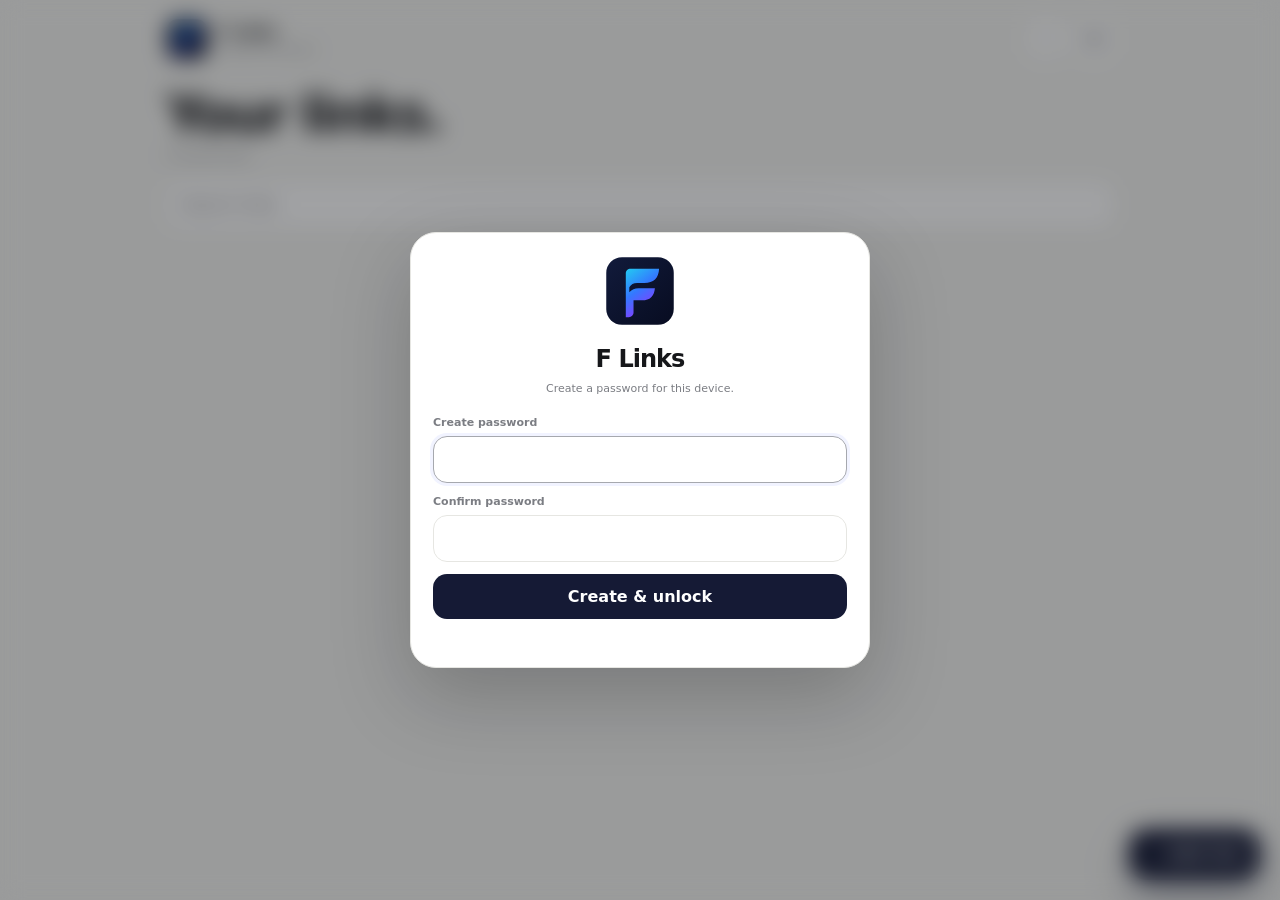
==== secret-links/index.html @ 8a0a57a7 "Simplify F Links UI with auto thumbnails and settings" ====
<!doctype html>
<html lang="en">
<head>
<meta charset="utf-8">
<meta name="viewport" content="width=device-width,initial-scale=1,viewport-fit=cover">
<meta name="theme-color" content="#111a3a">
<meta name="apple-mobile-web-app-capable" content="yes">
<meta name="apple-mobile-web-app-status-bar-style" content="default">
<meta name="apple-mobile-web-app-title" content="F Links">
<link rel="manifest" href="./manifest.webmanifest">
<link rel="icon" href="./logo.svg" type="image/svg+xml">
<link rel="apple-touch-icon" href="./logo.svg">
<title>F Links</title>
<style>
:root{
  --bg:#f4f4f1;--panel:#fff;--soft:#ececea;--text:#16171a;--muted:#7b7d83;
  --line:#e6e6e2;--accent:#111a3a;--shadow:0 14px 40px rgba(20,20,30,.07);
}
*{box-sizing:border-box}
html,body{margin:0;min-height:100%;font-family:Inter,ui-sans-serif,system-ui,-apple-system,BlinkMacSystemFont,"Segoe UI",sans-serif;background:var(--bg);color:var(--text)}
body.dark{--bg:#0f1117;--panel:#181b23;--soft:#20242d;--text:#f5f6f8;--muted:#989da8;--line:#2a2f39;--accent:#f4f6ff;--shadow:0 16px 46px rgba(0,0,0,.25)}
button,input,select{font:inherit}
button{cursor:pointer}
.shell{max-width:980px;margin:auto;padding:18px 16px 100px}
header{display:flex;align-items:center;justify-content:space-between;gap:12px;margin-bottom:28px}
.brand{display:flex;align-items:center;gap:11px}
.brand img{width:42px;height:42px;border-radius:13px;display:block}
.brand-copy strong{display:block;font-size:15px;letter-spacing:-.02em}
.brand-copy span{display:block;font-size:11px;color:var(--muted);margin-top:2px}
.head-actions{display:flex;gap:8px}
.icon-btn{width:40px;height:40px;border-radius:13px;border:1px solid var(--line);background:var(--panel);color:var(--text);display:grid;place-items:center;font-size:17px}
.hero{display:flex;align-items:flex-end;justify-content:space-between;gap:18px;margin-bottom:18px}
.hero h1{margin:0;font-size:clamp(30px,6vw,52px);letter-spacing:-.055em;line-height:1}
.hero p{margin:8px 0 0;color:var(--muted);font-size:13px}
.search{margin:18px 0}
.search input,.field input,.field select{width:100%;border:1px solid var(--line);background:var(--panel);color:var(--text);border-radius:14px;padding:13px 14px;outline:none}
.search input:focus,.field input:focus,.field select:focus{border-color:#a6a8ae;box-shadow:0 0 0 3px rgba(64,86,255,.07)}
.links{display:grid;grid-template-columns:repeat(3,minmax(0,1fr));gap:12px}
.links.list{grid-template-columns:1fr}
.card{background:var(--panel);border:1px solid var(--line);border-radius:21px;overflow:hidden;box-shadow:var(--shadow);min-width:0}
.card-thumb{height:150px;background:var(--soft);position:relative;overflow:hidden}
.list .card{display:grid;grid-template-columns:130px 1fr}
.list .card-thumb{height:112px}
.card-thumb img{width:100%;height:100%;object-fit:cover;display:block}
.card-thumb.logo img{object-fit:contain;padding:34px}
.card-body{padding:14px}
.card-title{font-weight:750;font-size:14px;white-space:nowrap;overflow:hidden;text-overflow:ellipsis}
.card-url{margin-top:4px;color:var(--muted);font-size:11px;white-space:nowrap;overflow:hidden;text-overflow:ellipsis}
.card-actions{display:flex;gap:7px;margin-top:13px}
.mini{border:1px solid var(--line);background:var(--soft);color:var(--text);border-radius:10px;padding:8px 10px;font-size:11px}
.empty{grid-column:1/-1;padding:44px 20px;border:1px dashed var(--line);border-radius:20px;text-align:center;color:var(--muted);font-size:13px}
.fab{position:fixed;right:20px;bottom:calc(20px + env(safe-area-inset-bottom));border:0;border-radius:18px;background:#151a35;color:white;padding:15px 18px;font-weight:750;box-shadow:0 16px 38px rgba(12,17,45,.28);z-index:20}
body.dark .fab{background:linear-gradient(135deg,#23c6f2,#7d38ff)}
.overlay{position:fixed;inset:0;background:rgba(10,12,18,.38);backdrop-filter:blur(11px);display:none;align-items:center;justify-content:center;padding:16px;z-index:100}
.overlay.show{display:flex}
.sheet{width:min(100%,460px);max-height:90vh;overflow:auto;background:var(--panel);border:1px solid var(--line);border-radius:26px;padding:22px;box-shadow:0 28px 80px rgba(0,0,0,.22)}
.sheet.wide{width:min(100%,620px)}
.sheet-head{display:flex;align-items:center;justify-content:space-between;gap:12px;margin-bottom:18px}
.sheet-head h2{font-size:20px;letter-spacing:-.04em;margin:0}
.sheet-head p{font-size:11px;color:var(--muted);margin:4px 0 0}
.close{border:1px solid var(--line);background:var(--soft);color:var(--text);width:38px;height:38px;border-radius:12px;font-size:18px}
.field{margin-bottom:12px}
.field label{display:block;color:var(--muted);font-size:11px;font-weight:700;margin:0 0 7px}
.primary{width:100%;border:0;border-radius:14px;padding:13px 15px;background:#151a35;color:#fff;font-weight:750}
body.dark .primary{background:linear-gradient(135deg,#23c6f2,#7d38ff)}
.secondary{border:1px solid var(--line);border-radius:13px;padding:11px 13px;background:var(--soft);color:var(--text);font-weight:650}
.row{display:flex;gap:8px;flex-wrap:wrap}
.more{display:none;margin-top:12px}
.more.show{display:block}
.preview{display:flex;align-items:center;gap:12px;background:var(--soft);border-radius:16px;padding:10px;margin:6px 0 14px}
.preview img{width:58px;height:58px;border-radius:13px;object-fit:cover;background:var(--panel)}
.preview div{min-width:0}
.preview b,.preview span{display:block;white-space:nowrap;overflow:hidden;text-overflow:ellipsis}
.preview b{font-size:13px}.preview span{font-size:11px;color:var(--muted);margin-top:4px}
.settings-section{padding:14px 0;border-top:1px solid var(--line)}
.settings-section:first-of-type{border-top:0;padding-top:0}
.setting{display:flex;align-items:center;justify-content:space-between;gap:14px;padding:7px 0}
.setting .label b{display:block;font-size:13px}.setting .label span{display:block;font-size:11px;color:var(--muted);margin-top:3px}
.setting select{border:1px solid var(--line);background:var(--soft);color:var(--text);border-radius:11px;padding:9px 10px}
.switch{position:relative;width:44px;height:26px;flex:0 0 auto}
.switch input{display:none}.slider{position:absolute;inset:0;background:#c9cbd0;border-radius:99px;transition:.2s}.slider:after{content:"";position:absolute;width:20px;height:20px;left:3px;top:3px;background:#fff;border-radius:50%;transition:.2s;box-shadow:0 2px 6px rgba(0,0,0,.18)}
.switch input:checked+.slider{background:#5367ff}.switch input:checked+.slider:after{transform:translateX(18px)}
.note{font-size:11px;color:var(--muted);line-height:1.55}
.lock-logo{width:72px;height:72px;border-radius:22px;display:block;margin:0 auto 18px}
.center{text-align:center}
.error{min-height:18px;margin-top:8px;color:#b44848;font-size:11px}
@media(max-width:760px){
  .links{grid-template-columns:repeat(2,minmax(0,1fr))}
  .card-thumb{height:125px}
}
@media(max-width:520px){
  .shell{padding:15px 13px 100px}.hero{align-items:flex-start}.links{grid-template-columns:1fr 1fr;gap:9px}
  .card{border-radius:17px}.card-thumb{height:110px}.card-body{padding:11px}.card-actions{gap:5px;flex-wrap:wrap}.mini{padding:7px 8px}
  .list .card{grid-template-columns:94px 1fr}.list .card-thumb{height:100%}
  .overlay{align-items:flex-end;padding:0}.sheet{border-radius:26px 26px 0 0;max-height:93vh;padding-bottom:calc(22px + env(safe-area-inset-bottom))}
}
</style>
</head>
<body>
<main class="shell" id="app">
  <header>
    <div class="brand">
      <img src="./logo.svg" alt="F Links logo">
      <div class="brand-copy"><strong>F Links</strong><span>private link space</span></div>
    </div>
    <div class="head-actions">
      <button class="icon-btn" id="lockBtn" title="Lock">⌁</button>
      <button class="icon-btn" id="settingsBtn" title="Settings">⚙</button>
    </div>
  </header>

  <section class="hero">
    <div><h1>Your links.</h1><p id="countLabel">0 saved links</p></div>
  </section>

  <div class="search"><input id="search" type="search" placeholder="Search links"></div>
  <section class="links" id="links"></section>
</main>

<button class="fab" id="addBtn">＋ Add link</button>

<div class="overlay" id="addOverlay">
  <div class="sheet">
    <div class="sheet-head">
      <div><h2 id="addTitle">Add link</h2><p>Paste a URL. Thumbnail and logo are automatic.</p></div>
      <button class="close" data-close="addOverlay">×</button>
    </div>
    <div class="field"><label>URL</label><input id="urlInput" inputmode="url" placeholder="example.com"></div>
    <div class="preview" id="autoPreview" style="display:none">
      <img id="previewImg" alt="">
      <div><b id="previewName"></b><span id="previewUrl"></span></div>
    </div>
    <button class="secondary" id="moreBtn">More options</button>
    <div class="more" id="moreOptions">
      <div class="field"><label>Name</label><input id="nameInput" placeholder="Optional custom name"></div>
      <div class="field"><label>Custom thumbnail URL</label><input id="thumbInput" inputmode="url" placeholder="Optional"></div>
    </div>
    <div class="row" style="margin-top:14px">
      <button class="primary" id="saveLinkBtn">Save link</button>
      <button class="secondary" id="cancelEdit" style="display:none">Cancel edit</button>
    </div>
  </div>
</div>

<div class="overlay" id="settingsOverlay">
  <div class="sheet wide">
    <div class="sheet-head">
      <div><h2>Settings</h2><p>Control how F Links looks and locks.</p></div>
      <button class="close" data-close="settingsOverlay">×</button>
    </div>

    <div class="settings-section">
      <div class="setting">
        <div class="label"><b>Layout</b><span>Choose how saved links are shown.</span></div>
        <select id="layoutSetting"><option value="grid">Grid</option><option value="list">List</option></select>
      </div>
      <div class="setting">
        <div class="label"><b>Thumbnail</b><span>Website preview, site logo, or none.</span></div>
        <select id="thumbSetting"><option value="preview">Preview</option><option value="logo">Logo</option><option value="none">None</option></select>
      </div>
      <div class="setting">
        <div class="label"><b>Theme</b><span>Follow your device or choose manually.</span></div>
        <select id="themeSetting"><option value="system">System</option><option value="light">Light</option><option value="dark">Dark</option></select>
      </div>
    </div>

    <div class="settings-section">
      <div class="setting">
        <div class="label"><b>Lock on open</b><span>Ask for your password when F Links opens.</span></div>
        <label class="switch"><input type="checkbox" id="lockOpenSetting"><span class="slider"></span></label>
      </div>
      <div class="setting">
        <div class="label"><b>Auto-lock when hidden</b><span>Lock after switching away from the page.</span></div>
        <label class="switch"><input type="checkbox" id="autoLockSetting"><span class="slider"></span></label>
      </div>
    </div>

    <div class="settings-section">
      <div class="row">
        <button class="secondary" id="changePassBtn">Change password</button>
        <button class="secondary" id="exportBtn">Export links</button>
        <button class="secondary" id="importBtn">Import links</button>
        <input id="importFile" type="file" accept="application/json" hidden>
      </div>
      <p class="note">Your links and password stay in this browser's local storage. The password is hashed, but the links themselves are not encrypted.</p>
    </div>
  </div>
</div>

<div class="overlay" id="lockOverlay">
  <div class="sheet center">
    <img class="lock-logo" src="./logo.svg" alt="">
    <h2 id="lockTitle" style="margin:0 0 7px;letter-spacing:-.04em">F Links</h2>
    <p class="note" id="lockText" style="margin:0 0 18px">Enter your password.</p>
    <div class="field" id="newPassWrap" style="display:none;text-align:left"><label>Create password</label><input id="newPass" type="password" autocomplete="new-password"></div>
    <div class="field" style="text-align:left"><label id="passLabel">Password</label><input id="pass" type="password" autocomplete="current-password"></div>
    <button class="primary" id="unlockBtn">Unlock</button>
    <div class="error" id="lockError"></div>
  </div>
</div>

<script>
const $=id=>document.getElementById(id);
const KEYS={links:'flinks_links_v3',pass:'flinks_pass_v3',settings:'flinks_settings_v3'};
const defaults={layout:'grid',thumb:'preview',theme:'system',lockOpen:true,autoLock:true};
let editing=-1, unlocked=false;

function migrate(){
  if(!localStorage.getItem(KEYS.links)){
    const old=localStorage.getItem('flowboard_links_v2')||localStorage.getItem('secret_links_v1');
    if(old){try{
      const arr=JSON.parse(old).map(x=>({name:x.name||x.title||titleFromUrl(x.url),url:x.url,thumb:x.thumb||''}));
      localStorage.setItem(KEYS.links,JSON.stringify(arr));
    }catch{}}
  }
  if(!localStorage.getItem(KEYS.pass)&&localStorage.getItem('flowboard_pass_v2')){
    localStorage.setItem(KEYS.pass,localStorage.getItem('flowboard_pass_v2'));
  }
}
function getSettings(){try{return {...defaults,...JSON.parse(localStorage.getItem(KEYS.settings)||'{}')}}catch{return {...defaults}}}
function setSettings(s){localStorage.setItem(KEYS.settings,JSON.stringify(s));applySettings();render()}
function getLinks(){try{return JSON.parse(localStorage.getItem(KEYS.links)||'[]')}catch{return[]}}
function setLinks(v){localStorage.setItem(KEYS.links,JSON.stringify(v));render()}
function normalize(v){v=(v||'').trim();if(!v)return'';return /^https?:\/\//i.test(v)?v:'https://'+v}
function host(url){try{return new URL(normalize(url)).hostname.replace(/^www\./,'')}catch{return url}}
function titleFromUrl(url){const h=host(url).split('.')[0]||'Link';return h.charAt(0).toUpperCase()+h.slice(1)}
function favicon(url){return 'https://www.google.com/s2/favicons?sz=128&domain_url='+encodeURIComponent(normalize(url))}
function screenshot(url){return 'https://s.wordpress.com/mshots/v1/'+encodeURIComponent(normalize(url))+'?w=720'}
async function hash(v){const d=await crypto.subtle.digest('SHA-256',new TextEncoder().encode(v));return [...new Uint8Array(d)].map(x=>x.toString(16).padStart(2,'0')).join('')}
function thumbFor(item,mode){if(item.thumb)return item.thumb;if(mode==='logo')return favicon(item.url);if(mode==='preview')return screenshot(item.url);return''}

function applySettings(){
  const s=getSettings();
  let dark=s.theme==='dark'||(s.theme==='system'&&matchMedia('(prefers-color-scheme:dark)').matches);
  document.body.classList.toggle('dark',dark);
  $('links').classList.toggle('list',s.layout==='list');
  $('layoutSetting').value=s.layout;$('thumbSetting').value=s.thumb;$('themeSetting').value=s.theme;
  $('lockOpenSetting').checked=s.lockOpen;$('autoLockSetting').checked=s.autoLock;
}
function render(){
  const s=getSettings(),q=$('search').value.trim().toLowerCase(),items=getLinks().map((x,i)=>({...x,_i:i})).filter(x=>!q||(x.name||'').toLowerCase().includes(q)||x.url.toLowerCase().includes(q));
  const all=getLinks();$('countLabel').textContent=all.length+' saved '+(all.length===1?'link':'links');
  const box=$('links');box.innerHTML='';
  if(!items.length){box.innerHTML='<div class="empty">'+(all.length?'No matching links.':'No links yet. Tap “Add link” to save one.')+'</div>';return}
  items.forEach(item=>{
    const card=document.createElement('article');card.className='card';
    if(s.thumb!=='none'){
      const th=document.createElement('div');th.className='card-thumb'+(s.thumb==='logo'?' logo':'');
      const img=document.createElement('img');img.src=thumbFor(item,s.thumb);img.alt='';
      img.onerror=()=>{if(img.src!==favicon(item.url)){img.src=favicon(item.url);th.classList.add('logo')}};
      th.appendChild(img);card.appendChild(th);
    }
    const body=document.createElement('div');body.className='card-body';
    const name=document.createElement('div');name.className='card-title';name.textContent=item.name||titleFromUrl(item.url);
    const url=document.createElement('div');url.className='card-url';url.textContent=host(item.url);
    const acts=document.createElement('div');acts.className='card-actions';
    [['Open',()=>window.open(item.url,'_blank','noopener,noreferrer')],['Edit',()=>editLink(item._i)],['Delete',()=>deleteLink(item._i)]].forEach(([t,fn])=>{const b=document.createElement('button');b.className='mini';b.textContent=t;b.onclick=fn;acts.appendChild(b)});
    body.append(name,url,acts);card.appendChild(body);box.appendChild(card);
  });
}
function open(id){$(id).classList.add('show')}
function close(id){$(id).classList.remove('show')}
function resetAdd(){editing=-1;$('urlInput').value='';$('nameInput').value='';$('thumbInput').value='';$('moreOptions').classList.remove('show');$('moreBtn').textContent='More options';$('autoPreview').style.display='none';$('addTitle').textContent='Add link';$('saveLinkBtn').textContent='Save link';$('cancelEdit').style.display='none'}
function updatePreview(){
  const u=normalize($('urlInput').value);if(!u){$('autoPreview').style.display='none';return}
  $('autoPreview').style.display='flex';$('previewName').textContent=$('nameInput').value.trim()||titleFromUrl(u);$('previewUrl').textContent=host(u);
  const mode=getSettings().thumb;const custom=$('thumbInput').value.trim();$('previewImg').src=custom||(mode==='logo'?favicon(u):screenshot(u));
  $('previewImg').onerror=()=>{$('previewImg').src=favicon(u)}
}
function saveLink(){
  const url=normalize($('urlInput').value);if(!url){$('urlInput').focus();return}
  try{new URL(url)}catch{alert('Please enter a valid URL.');return}
  const item={url,name:$('nameInput').value.trim()||titleFromUrl(url),thumb:$('thumbInput').value.trim()};
  const a=getLinks();if(editing>=0)a[editing]=item;else a.unshift(item);setLinks(a);close('addOverlay');resetAdd();
}
function editLink(i){const x=getLinks()[i];editing=i;$('urlInput').value=x.url;$('nameInput').value=x.name||'';$('thumbInput').value=x.thumb||'';$('moreOptions').classList.add('show');$('moreBtn').textContent='Hide options';$('addTitle').textContent='Edit link';$('saveLinkBtn').textContent='Save changes';$('cancelEdit').style.display='inline-block';updatePreview();open('addOverlay')}
function deleteLink(i){if(!confirm('Delete this link?'))return;const a=getLinks();a.splice(i,1);setLinks(a)}
function lock(){unlocked=false;showLock(false)}
function showLock(forceSetup){
  const setup=forceSetup||!localStorage.getItem(KEYS.pass);
  $('lockOverlay').classList.add('show');$('newPassWrap').style.display=setup?'block':'none';$('passLabel').textContent=setup?'Confirm password':'Password';$('lockText').textContent=setup?'Create a password for this device.':'Enter your password.';$('unlockBtn').textContent=setup?'Create & unlock':'Unlock';$('lockError').textContent='';$('newPass').value='';$('pass').value='';
  setTimeout(()=>$(setup?'newPass':'pass').focus(),100);
}
async function unlock(){
  const stored=localStorage.getItem(KEYS.pass);
  if(!stored){
    const a=$('newPass').value,b=$('pass').value;if(a.length<4){$('lockError').textContent='Use at least 4 characters.';return}if(a!==b){$('lockError').textContent='Passwords do not match.';return}
    localStorage.setItem(KEYS.pass,await hash(a));
  }else if(await hash($('pass').value)!==stored){$('lockError').textContent='Incorrect password.';return}
  unlocked=true;close('lockOverlay');render();
}

$('addBtn').onclick=()=>{resetAdd();open('addOverlay');setTimeout(()=>$('urlInput').focus(),80)};
$('settingsBtn').onclick=()=>{applySettings();open('settingsOverlay')};
$('lockBtn').onclick=lock;
$('saveLinkBtn').onclick=saveLink;
$('cancelEdit').onclick=()=>{resetAdd();close('addOverlay')};
$('moreBtn').onclick=()=>{const x=$('moreOptions');x.classList.toggle('show');$('moreBtn').textContent=x.classList.contains('show')?'Hide options':'More options'};
$('urlInput').oninput=updatePreview;$('nameInput').oninput=updatePreview;$('thumbInput').oninput=updatePreview;$('search').oninput=render;
$('layoutSetting').onchange=e=>setSettings({...getSettings(),layout:e.target.value});
$('thumbSetting').onchange=e=>setSettings({...getSettings(),thumb:e.target.value});
$('themeSetting').onchange=e=>setSettings({...getSettings(),theme:e.target.value});
$('lockOpenSetting').onchange=e=>setSettings({...getSettings(),lockOpen:e.target.checked});
$('autoLockSetting').onchange=e=>setSettings({...getSettings(),autoLock:e.target.checked});
$('unlockBtn').onclick=unlock;
$('changePassBtn').onclick=()=>{localStorage.removeItem(KEYS.pass);close('settingsOverlay');showLock(true)};
$('exportBtn').onclick=()=>{const blob=new Blob([JSON.stringify(getLinks(),null,2)],{type:'application/json'});const a=document.createElement('a');a.href=URL.createObjectURL(blob);a.download='f-links-backup.json';a.click();URL.revokeObjectURL(a.href)};
$('importBtn').onclick=()=>$('importFile').click();
$('importFile').onchange=async e=>{const f=e.target.files[0];if(!f)return;try{const a=JSON.parse(await f.text());if(!Array.isArray(a))throw 0;setLinks(a);alert('Links imported.')}catch{alert('That backup file could not be imported.')}e.target.value=''};
document.querySelectorAll('[data-close]').forEach(b=>b.onclick=()=>close(b.dataset.close));
document.querySelectorAll('.overlay').forEach(o=>o.addEventListener('click',e=>{if(e.target===o&&o.id!=='lockOverlay')close(o.id)}));
document.addEventListener('visibilitychange',()=>{if(document.hidden&&getSettings().autoLock&&unlocked)lock()});
matchMedia('(prefers-color-scheme:dark)').addEventListener?.('change',()=>{if(getSettings().theme==='system')applySettings()});

migrate();applySettings();render();
if(!localStorage.getItem(KEYS.pass)||getSettings().lockOpen)showLock(false);else unlocked=true;
</script>
</body>
</html>
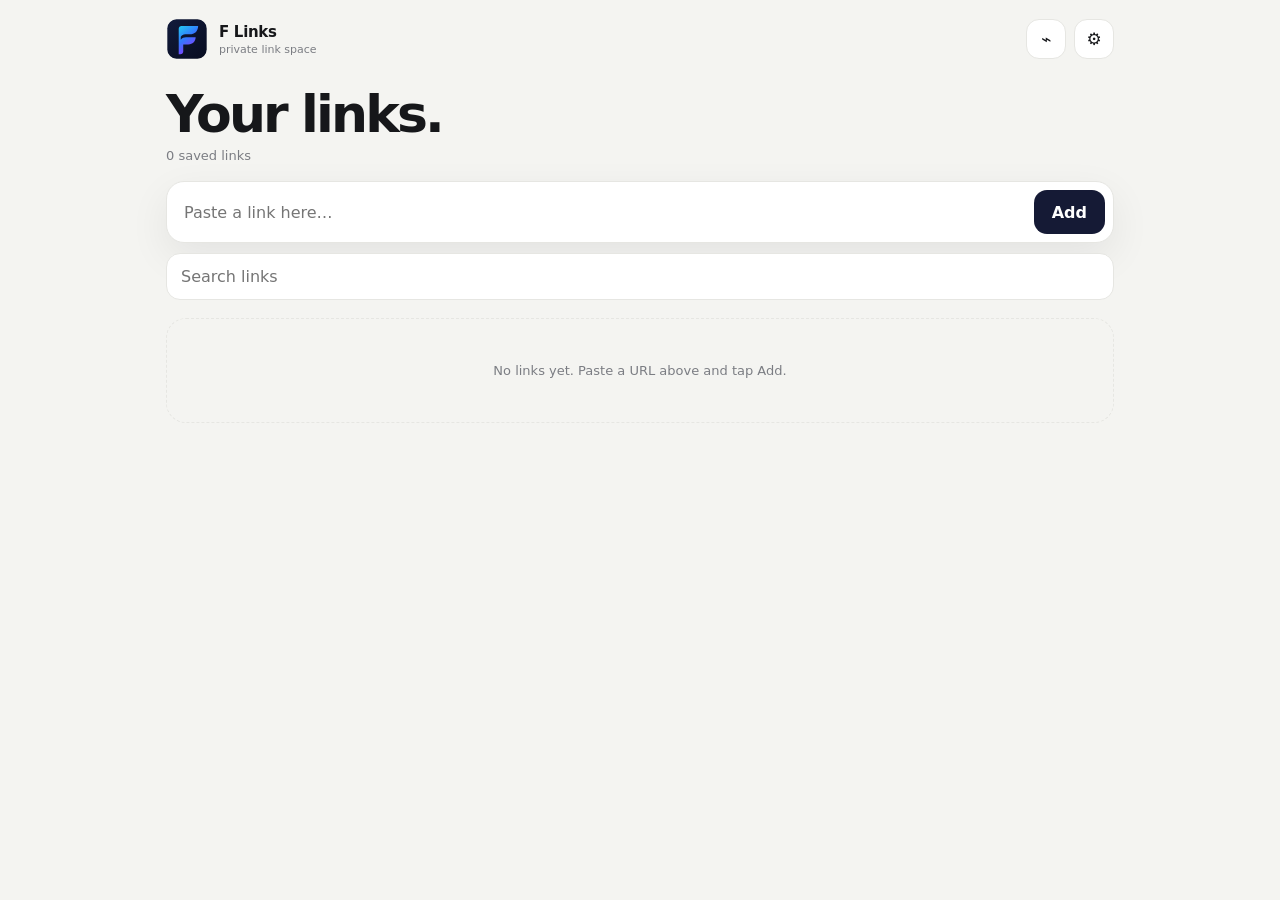
==== commit 7b41dfe7: "Fix F Links quick add, thumbnails and password behavior" ====
--- a/secret-links/index.html
+++ b/secret-links/index.html
@@ -32,17 +32,21 @@
 .hero{display:flex;align-items:flex-end;justify-content:space-between;gap:18px;margin-bottom:18px}
 .hero h1{margin:0;font-size:clamp(30px,6vw,52px);letter-spacing:-.055em;line-height:1}
 .hero p{margin:8px 0 0;color:var(--muted);font-size:13px}
-.search{margin:18px 0}
+.quick-add{display:grid;grid-template-columns:1fr auto;gap:9px;margin:18px 0 10px;padding:8px;background:var(--panel);border:1px solid var(--line);border-radius:18px;box-shadow:var(--shadow)}
+.quick-add input{min-width:0;border:0;background:transparent;color:var(--text);padding:10px 9px;outline:none}
+.quick-add button{border:0;border-radius:13px;background:#151a35;color:#fff;padding:0 18px;font-weight:750;min-height:44px}
+body.dark .quick-add button{background:linear-gradient(135deg,#23c6f2,#7d38ff)}
+.search{margin:10px 0 18px}
 .search input,.field input,.field select{width:100%;border:1px solid var(--line);background:var(--panel);color:var(--text);border-radius:14px;padding:13px 14px;outline:none}
 .search input:focus,.field input:focus,.field select:focus{border-color:#a6a8ae;box-shadow:0 0 0 3px rgba(64,86,255,.07)}
 .links{display:grid;grid-template-columns:repeat(3,minmax(0,1fr));gap:12px}
 .links.list{grid-template-columns:1fr}
 .card{background:var(--panel);border:1px solid var(--line);border-radius:21px;overflow:hidden;box-shadow:var(--shadow);min-width:0}
-.card-thumb{height:150px;background:var(--soft);position:relative;overflow:hidden}
+.card-thumb{height:150px;background:linear-gradient(145deg,var(--soft),var(--panel));position:relative;overflow:hidden;display:grid;place-items:center}
 .list .card{display:grid;grid-template-columns:130px 1fr}
 .list .card-thumb{height:112px}
-.card-thumb img{width:100%;height:100%;object-fit:cover;display:block}
-.card-thumb.logo img{object-fit:contain;padding:34px}
+.card-thumb img{width:76px;height:76px;object-fit:contain;display:block;border-radius:18px;background:var(--panel);padding:8px;box-shadow:0 10px 26px rgba(20,20,30,.10)}
+.card-thumb.logo img{object-fit:contain}
 .card-body{padding:14px}
 .card-title{font-weight:750;font-size:14px;white-space:nowrap;overflow:hidden;text-overflow:ellipsis}
 .card-url{margin-top:4px;color:var(--muted);font-size:11px;white-space:nowrap;overflow:hidden;text-overflow:ellipsis}
@@ -89,7 +93,7 @@
   .card-thumb{height:125px}
 }
 @media(max-width:520px){
-  .shell{padding:15px 13px 100px}.hero{align-items:flex-start}.links{grid-template-columns:1fr 1fr;gap:9px}
+  .shell{padding:15px 13px 70px}.hero{align-items:flex-start}.quick-add{grid-template-columns:1fr auto}.quick-add button{padding:0 15px}.links{grid-template-columns:1fr 1fr;gap:9px}
   .card{border-radius:17px}.card-thumb{height:110px}.card-body{padding:11px}.card-actions{gap:5px;flex-wrap:wrap}.mini{padding:7px 8px}
   .list .card{grid-template-columns:94px 1fr}.list .card-thumb{height:100%}
   .overlay{align-items:flex-end;padding:0}.sheet{border-radius:26px 26px 0 0;max-height:93vh;padding-bottom:calc(22px + env(safe-area-inset-bottom))}
@@ -113,11 +117,15 @@
     <div><h1>Your links.</h1><p id="countLabel">0 saved links</p></div>
   </section>
 
+  <div class="quick-add">
+    <input id="quickUrl" inputmode="url" autocomplete="off" autocapitalize="off" placeholder="Paste a link here…">
+    <button id="quickAddBtn">Add</button>
+  </div>
+
   <div class="search"><input id="search" type="search" placeholder="Search links"></div>
   <section class="links" id="links"></section>
 </main>
 
-<button class="fab" id="addBtn">＋ Add link</button>
 
 <div class="overlay" id="addOverlay">
   <div class="sheet">
@@ -156,7 +164,7 @@
       </div>
       <div class="setting">
         <div class="label"><b>Thumbnail</b><span>Website preview, site logo, or none.</span></div>
-        <select id="thumbSetting"><option value="preview">Preview</option><option value="logo">Logo</option><option value="none">None</option></select>
+        <select id="thumbSetting"><option value="logo">Site logo</option><option value="preview">Large preview</option><option value="none">None</option></select>
       </div>
       <div class="setting">
         <div class="label"><b>Theme</b><span>Follow your device or choose manually.</span></div>
@@ -166,11 +174,11 @@
 
     <div class="settings-section">
       <div class="setting">
-        <div class="label"><b>Lock on open</b><span>Ask for your password when F Links opens.</span></div>
+        <div class="label"><b>Lock on open</b><span>Off by default. Enable only if you want it.</span></div>
         <label class="switch"><input type="checkbox" id="lockOpenSetting"><span class="slider"></span></label>
       </div>
       <div class="setting">
-        <div class="label"><b>Auto-lock when hidden</b><span>Lock after switching away from the page.</span></div>
+        <div class="label"><b>Auto-lock when hidden</b><span>Off by default. Lock when switching away only if enabled.</span></div>
         <label class="switch"><input type="checkbox" id="autoLockSetting"><span class="slider"></span></label>
       </div>
     </div>
@@ -202,10 +210,13 @@
 <script>
 const $=id=>document.getElementById(id);
 const KEYS={links:'flinks_links_v3',pass:'flinks_pass_v3',settings:'flinks_settings_v3'};
-const defaults={layout:'grid',thumb:'preview',theme:'system',lockOpen:true,autoLock:true};
+const defaults={layout:'grid',thumb:'logo',theme:'system',lockOpen:false,autoLock:false};
 let editing=-1, unlocked=false;
 
 function migrate(){
+  if(!localStorage.getItem('flinks_no_auto_lock_v1')){
+    const s=getSettings();s.lockOpen=false;s.autoLock=false;s.thumb='logo';localStorage.setItem(KEYS.settings,JSON.stringify(s));localStorage.setItem('flinks_no_auto_lock_v1','1');
+  }
   if(!localStorage.getItem(KEYS.links)){
     const old=localStorage.getItem('flowboard_links_v2')||localStorage.getItem('secret_links_v1');
     if(old){try{
@@ -227,7 +238,7 @@
 function favicon(url){return 'https://www.google.com/s2/favicons?sz=128&domain_url='+encodeURIComponent(normalize(url))}
 function screenshot(url){return 'https://s.wordpress.com/mshots/v1/'+encodeURIComponent(normalize(url))+'?w=720'}
 async function hash(v){const d=await crypto.subtle.digest('SHA-256',new TextEncoder().encode(v));return [...new Uint8Array(d)].map(x=>x.toString(16).padStart(2,'0')).join('')}
-function thumbFor(item,mode){if(item.thumb)return item.thumb;if(mode==='logo')return favicon(item.url);if(mode==='preview')return screenshot(item.url);return''}
+function thumbFor(item,mode){if(item.thumb)return item.thumb;if(mode==='preview')return screenshot(item.url);return favicon(item.url)}
 
 function applySettings(){
   const s=getSettings();
@@ -241,13 +252,13 @@
   const s=getSettings(),q=$('search').value.trim().toLowerCase(),items=getLinks().map((x,i)=>({...x,_i:i})).filter(x=>!q||(x.name||'').toLowerCase().includes(q)||x.url.toLowerCase().includes(q));
   const all=getLinks();$('countLabel').textContent=all.length+' saved '+(all.length===1?'link':'links');
   const box=$('links');box.innerHTML='';
-  if(!items.length){box.innerHTML='<div class="empty">'+(all.length?'No matching links.':'No links yet. Tap “Add link” to save one.')+'</div>';return}
+  if(!items.length){box.innerHTML='<div class="empty">'+(all.length?'No matching links.':'No links yet. Paste a URL above and tap Add.')+'</div>';return}
   items.forEach(item=>{
     const card=document.createElement('article');card.className='card';
     if(s.thumb!=='none'){
       const th=document.createElement('div');th.className='card-thumb'+(s.thumb==='logo'?' logo':'');
-      const img=document.createElement('img');img.src=thumbFor(item,s.thumb);img.alt='';
-      img.onerror=()=>{if(img.src!==favicon(item.url)){img.src=favicon(item.url);th.classList.add('logo')}};
+      const img=document.createElement('img');img.src=thumbFor(item,s.thumb);img.alt='';let triedFav=false;
+      img.onerror=()=>{if(!triedFav){triedFav=true;img.src=favicon(item.url);th.classList.add('logo')}else{img.src='./logo.svg'}};
       th.appendChild(img);card.appendChild(th);
     }
     const body=document.createElement('div');body.className='card-body';
@@ -264,7 +275,7 @@
 function updatePreview(){
   const u=normalize($('urlInput').value);if(!u){$('autoPreview').style.display='none';return}
   $('autoPreview').style.display='flex';$('previewName').textContent=$('nameInput').value.trim()||titleFromUrl(u);$('previewUrl').textContent=host(u);
-  const mode=getSettings().thumb;const custom=$('thumbInput').value.trim();$('previewImg').src=custom||(mode==='logo'?favicon(u):screenshot(u));
+  const mode=getSettings().thumb;const custom=$('thumbInput').value.trim();$('previewImg').src=custom||(mode==='preview'?screenshot(u):favicon(u));
   $('previewImg').onerror=()=>{$('previewImg').src=favicon(u)}
 }
 function saveLink(){
@@ -273,9 +284,14 @@
   const item={url,name:$('nameInput').value.trim()||titleFromUrl(url),thumb:$('thumbInput').value.trim()};
   const a=getLinks();if(editing>=0)a[editing]=item;else a.unshift(item);setLinks(a);close('addOverlay');resetAdd();
 }
+function quickAdd(){
+  const input=$('quickUrl'),url=normalize(input.value);if(!url){input.focus();return}
+  try{new URL(url)}catch{input.focus();return}
+  const a=getLinks();a.unshift({url,name:titleFromUrl(url),thumb:''});setLinks(a);input.value='';input.focus();
+}
 function editLink(i){const x=getLinks()[i];editing=i;$('urlInput').value=x.url;$('nameInput').value=x.name||'';$('thumbInput').value=x.thumb||'';$('moreOptions').classList.add('show');$('moreBtn').textContent='Hide options';$('addTitle').textContent='Edit link';$('saveLinkBtn').textContent='Save changes';$('cancelEdit').style.display='inline-block';updatePreview();open('addOverlay')}
 function deleteLink(i){if(!confirm('Delete this link?'))return;const a=getLinks();a.splice(i,1);setLinks(a)}
-function lock(){unlocked=false;showLock(false)}
+function lock(){unlocked=false;showLock(!localStorage.getItem(KEYS.pass))}
 function showLock(forceSetup){
   const setup=forceSetup||!localStorage.getItem(KEYS.pass);
   $('lockOverlay').classList.add('show');$('newPassWrap').style.display=setup?'block':'none';$('passLabel').textContent=setup?'Confirm password':'Password';$('lockText').textContent=setup?'Create a password for this device.':'Enter your password.';$('unlockBtn').textContent=setup?'Create & unlock':'Unlock';$('lockError').textContent='';$('newPass').value='';$('pass').value='';
@@ -290,7 +306,8 @@
   unlocked=true;close('lockOverlay');render();
 }
 
-$('addBtn').onclick=()=>{resetAdd();open('addOverlay');setTimeout(()=>$('urlInput').focus(),80)};
+$('quickAddBtn').onclick=quickAdd;
+$('quickUrl').addEventListener('keydown',e=>{if(e.key==='Enter'){e.preventDefault();quickAdd()}});
 $('settingsBtn').onclick=()=>{applySettings();open('settingsOverlay')};
 $('lockBtn').onclick=lock;
 $('saveLinkBtn').onclick=saveLink;
@@ -313,7 +330,8 @@
 matchMedia('(prefers-color-scheme:dark)').addEventListener?.('change',()=>{if(getSettings().theme==='system')applySettings()});
 
 migrate();applySettings();render();
-if(!localStorage.getItem(KEYS.pass)||getSettings().lockOpen)showLock(false);else unlocked=true;
+unlocked=true;
+if(getSettings().lockOpen&&localStorage.getItem(KEYS.pass))showLock(false);
 </script>
 </body>
 </html>
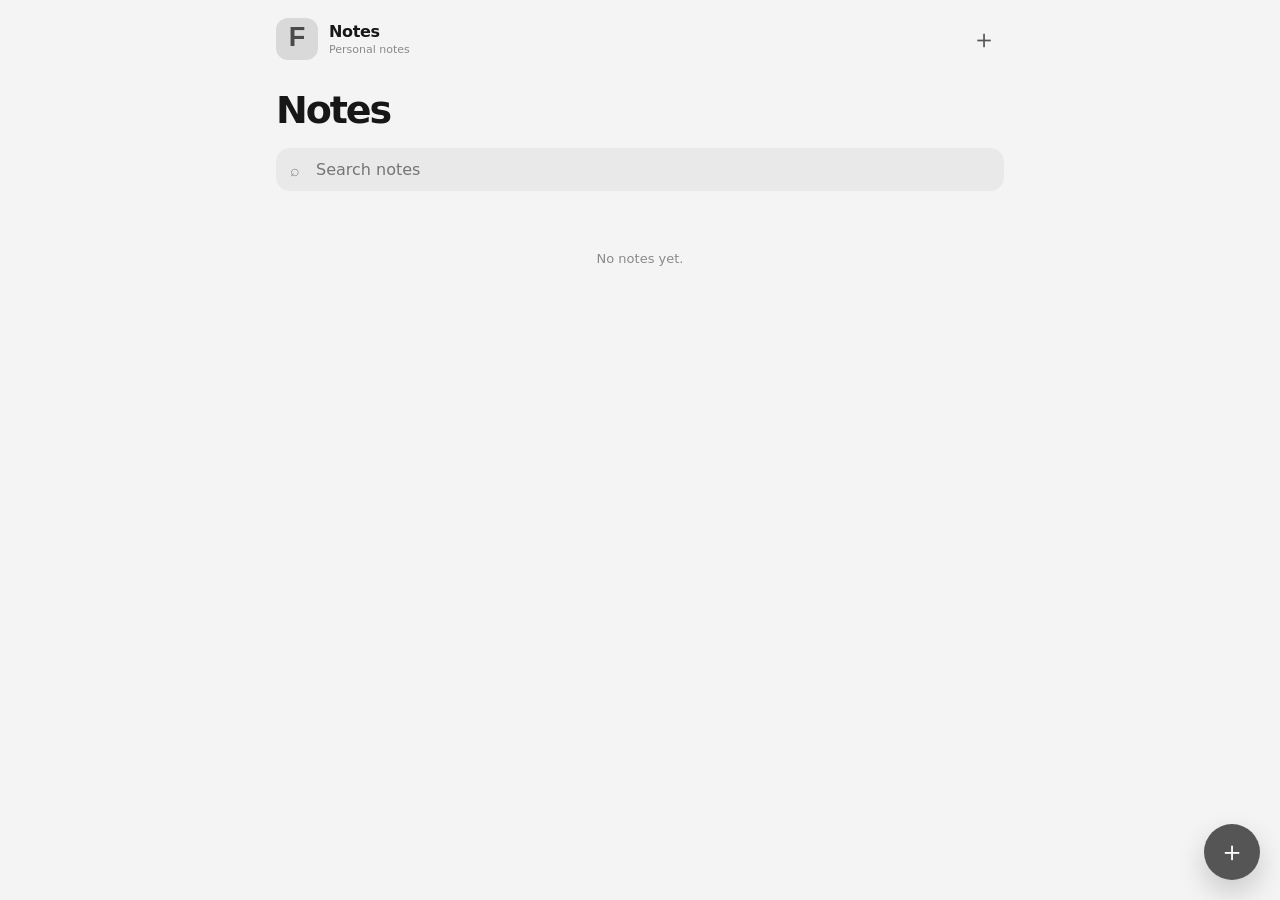
==== commit ac84c6c8: "Rebuild app as camouflage Notes with hidden link vault" ====
--- a/secret-links/index.html
+++ b/secret-links/index.html
@@ -3,335 +3,260 @@
 <head>
 <meta charset="utf-8">
 <meta name="viewport" content="width=device-width,initial-scale=1,viewport-fit=cover">
-<meta name="theme-color" content="#111a3a">
+<meta name="theme-color" content="#f4f4f4">
 <meta name="apple-mobile-web-app-capable" content="yes">
 <meta name="apple-mobile-web-app-status-bar-style" content="default">
-<meta name="apple-mobile-web-app-title" content="F Links">
+<meta name="apple-mobile-web-app-title" content="Notes">
 <link rel="manifest" href="./manifest.webmanifest">
 <link rel="icon" href="./logo.svg" type="image/svg+xml">
 <link rel="apple-touch-icon" href="./logo.svg">
-<title>F Links</title>
+<title>Notes</title>
 <style>
 :root{
-  --bg:#f4f4f1;--panel:#fff;--soft:#ececea;--text:#16171a;--muted:#7b7d83;
-  --line:#e6e6e2;--accent:#111a3a;--shadow:0 14px 40px rgba(20,20,30,.07);
+  --bg:#f4f4f4;--panel:#fff;--soft:#eeeeee;--text:#171717;--muted:#8a8a8a;
+  --line:#e4e4e4;--shadow:0 8px 26px rgba(0,0,0,.05);--accent:#555;
 }
 *{box-sizing:border-box}
-html,body{margin:0;min-height:100%;font-family:Inter,ui-sans-serif,system-ui,-apple-system,BlinkMacSystemFont,"Segoe UI",sans-serif;background:var(--bg);color:var(--text)}
-body.dark{--bg:#0f1117;--panel:#181b23;--soft:#20242d;--text:#f5f6f8;--muted:#989da8;--line:#2a2f39;--accent:#f4f6ff;--shadow:0 16px 46px rgba(0,0,0,.25)}
-button,input,select{font:inherit}
-button{cursor:pointer}
-.shell{max-width:980px;margin:auto;padding:18px 16px 100px}
+html,body{margin:0;min-height:100%;background:var(--bg);color:var(--text);font-family:Inter,ui-sans-serif,system-ui,-apple-system,BlinkMacSystemFont,"Segoe UI",sans-serif}
+button,input,textarea{font:inherit}button{cursor:pointer}
+.shell{max-width:760px;margin:auto;padding:18px 16px 90px}
 header{display:flex;align-items:center;justify-content:space-between;gap:12px;margin-bottom:28px}
-.brand{display:flex;align-items:center;gap:11px}
-.brand img{width:42px;height:42px;border-radius:13px;display:block}
-.brand-copy strong{display:block;font-size:15px;letter-spacing:-.02em}
-.brand-copy span{display:block;font-size:11px;color:var(--muted);margin-top:2px}
-.head-actions{display:flex;gap:8px}
-.icon-btn{width:40px;height:40px;border-radius:13px;border:1px solid var(--line);background:var(--panel);color:var(--text);display:grid;place-items:center;font-size:17px}
-.hero{display:flex;align-items:flex-end;justify-content:space-between;gap:18px;margin-bottom:18px}
-.hero h1{margin:0;font-size:clamp(30px,6vw,52px);letter-spacing:-.055em;line-height:1}
-.hero p{margin:8px 0 0;color:var(--muted);font-size:13px}
-.quick-add{display:grid;grid-template-columns:1fr auto;gap:9px;margin:18px 0 10px;padding:8px;background:var(--panel);border:1px solid var(--line);border-radius:18px;box-shadow:var(--shadow)}
-.quick-add input{min-width:0;border:0;background:transparent;color:var(--text);padding:10px 9px;outline:none}
-.quick-add button{border:0;border-radius:13px;background:#151a35;color:#fff;padding:0 18px;font-weight:750;min-height:44px}
-body.dark .quick-add button{background:linear-gradient(135deg,#23c6f2,#7d38ff)}
-.search{margin:10px 0 18px}
-.search input,.field input,.field select{width:100%;border:1px solid var(--line);background:var(--panel);color:var(--text);border-radius:14px;padding:13px 14px;outline:none}
-.search input:focus,.field input:focus,.field select:focus{border-color:#a6a8ae;box-shadow:0 0 0 3px rgba(64,86,255,.07)}
-.links{display:grid;grid-template-columns:repeat(3,minmax(0,1fr));gap:12px}
-.links.list{grid-template-columns:1fr}
-.card{background:var(--panel);border:1px solid var(--line);border-radius:21px;overflow:hidden;box-shadow:var(--shadow);min-width:0}
-.card-thumb{height:150px;background:linear-gradient(145deg,var(--soft),var(--panel));position:relative;overflow:hidden;display:grid;place-items:center}
-.list .card{display:grid;grid-template-columns:130px 1fr}
-.list .card-thumb{height:112px}
-.card-thumb img{width:76px;height:76px;object-fit:contain;display:block;border-radius:18px;background:var(--panel);padding:8px;box-shadow:0 10px 26px rgba(20,20,30,.10)}
-.card-thumb.logo img{object-fit:contain}
-.card-body{padding:14px}
-.card-title{font-weight:750;font-size:14px;white-space:nowrap;overflow:hidden;text-overflow:ellipsis}
-.card-url{margin-top:4px;color:var(--muted);font-size:11px;white-space:nowrap;overflow:hidden;text-overflow:ellipsis}
-.card-actions{display:flex;gap:7px;margin-top:13px}
-.mini{border:1px solid var(--line);background:var(--soft);color:var(--text);border-radius:10px;padding:8px 10px;font-size:11px}
-.empty{grid-column:1/-1;padding:44px 20px;border:1px dashed var(--line);border-radius:20px;text-align:center;color:var(--muted);font-size:13px}
-.fab{position:fixed;right:20px;bottom:calc(20px + env(safe-area-inset-bottom));border:0;border-radius:18px;background:#151a35;color:white;padding:15px 18px;font-weight:750;box-shadow:0 16px 38px rgba(12,17,45,.28);z-index:20}
-body.dark .fab{background:linear-gradient(135deg,#23c6f2,#7d38ff)}
-.overlay{position:fixed;inset:0;background:rgba(10,12,18,.38);backdrop-filter:blur(11px);display:none;align-items:center;justify-content:center;padding:16px;z-index:100}
+.brand{display:flex;align-items:center;gap:11px;user-select:none;-webkit-user-select:none}
+.brand img{width:42px;height:42px;border-radius:12px;display:block}
+.brand strong{display:block;font-size:16px;letter-spacing:-.02em}
+.brand span{display:block;font-size:11px;color:var(--muted);margin-top:2px}
+.header-btn{border:0;background:transparent;color:#555;font-size:26px;line-height:1;width:40px;height:40px;border-radius:50%}
+.header-btn:active{background:var(--soft)}
+h1{font-size:38px;letter-spacing:-.055em;margin:0 0 16px}
+.search{position:relative;margin-bottom:18px}
+.search input{width:100%;border:0;background:#e9e9e9;border-radius:14px;padding:12px 14px 12px 40px;outline:none;color:var(--text)}
+.search span{position:absolute;left:14px;top:50%;transform:translateY(-50%);color:#8d8d8d}
+.notes{display:grid;gap:10px}
+.note{background:var(--panel);border:1px solid var(--line);border-radius:17px;padding:15px 16px;box-shadow:var(--shadow)}
+.note-head{display:flex;align-items:flex-start;justify-content:space-between;gap:12px}
+.note h3{margin:0;font-size:15px;letter-spacing:-.02em}
+.note p{margin:7px 0 0;color:#656565;font-size:13px;line-height:1.55;white-space:pre-wrap;display:-webkit-box;-webkit-line-clamp:3;-webkit-box-orient:vertical;overflow:hidden}
+.note time{display:block;margin-top:11px;font-size:10px;color:#aaa}
+.note-menu{border:0;background:transparent;color:#aaa;font-size:18px;padding:0 3px}
+.empty{padding:42px 20px;text-align:center;color:var(--muted);font-size:13px}
+.fab{position:fixed;right:20px;bottom:calc(20px + env(safe-area-inset-bottom));border:0;width:56px;height:56px;border-radius:50%;background:#555;color:#fff;font-size:28px;box-shadow:0 12px 28px rgba(0,0,0,.18)}
+.overlay{position:fixed;inset:0;background:rgba(0,0,0,.28);backdrop-filter:blur(8px);display:none;align-items:center;justify-content:center;padding:16px;z-index:100}
 .overlay.show{display:flex}
-.sheet{width:min(100%,460px);max-height:90vh;overflow:auto;background:var(--panel);border:1px solid var(--line);border-radius:26px;padding:22px;box-shadow:0 28px 80px rgba(0,0,0,.22)}
-.sheet.wide{width:min(100%,620px)}
-.sheet-head{display:flex;align-items:center;justify-content:space-between;gap:12px;margin-bottom:18px}
-.sheet-head h2{font-size:20px;letter-spacing:-.04em;margin:0}
-.sheet-head p{font-size:11px;color:var(--muted);margin:4px 0 0}
-.close{border:1px solid var(--line);background:var(--soft);color:var(--text);width:38px;height:38px;border-radius:12px;font-size:18px}
+.sheet{width:min(100%,470px);max-height:90vh;overflow:auto;background:#fff;border-radius:24px;padding:20px;box-shadow:0 26px 80px rgba(0,0,0,.22)}
+.sheet.wide{width:min(100%,760px)}
+.sheet-head{display:flex;align-items:center;justify-content:space-between;gap:12px;margin-bottom:16px}
+.sheet-head h2{margin:0;font-size:20px;letter-spacing:-.04em}
+.sheet-head p{margin:4px 0 0;color:#888;font-size:11px}
+.close{border:0;background:#efefef;width:38px;height:38px;border-radius:12px;font-size:18px}
 .field{margin-bottom:12px}
-.field label{display:block;color:var(--muted);font-size:11px;font-weight:700;margin:0 0 7px}
-.primary{width:100%;border:0;border-radius:14px;padding:13px 15px;background:#151a35;color:#fff;font-weight:750}
-body.dark .primary{background:linear-gradient(135deg,#23c6f2,#7d38ff)}
-.secondary{border:1px solid var(--line);border-radius:13px;padding:11px 13px;background:var(--soft);color:var(--text);font-weight:650}
+.field label{display:block;font-size:11px;color:#777;font-weight:700;margin-bottom:7px}
+.field input,.field textarea{width:100%;border:1px solid #e2e2e2;background:#fafafa;border-radius:13px;padding:12px 13px;outline:none}
+.field textarea{min-height:150px;resize:vertical}
+.primary{border:0;background:#555;color:#fff;border-radius:13px;padding:12px 16px;font-weight:700}
+.secondary{border:1px solid #e0e0e0;background:#f3f3f3;color:#222;border-radius:12px;padding:10px 13px}
 .row{display:flex;gap:8px;flex-wrap:wrap}
-.more{display:none;margin-top:12px}
-.more.show{display:block}
-.preview{display:flex;align-items:center;gap:12px;background:var(--soft);border-radius:16px;padding:10px;margin:6px 0 14px}
-.preview img{width:58px;height:58px;border-radius:13px;object-fit:cover;background:var(--panel)}
-.preview div{min-width:0}
-.preview b,.preview span{display:block;white-space:nowrap;overflow:hidden;text-overflow:ellipsis}
-.preview b{font-size:13px}.preview span{font-size:11px;color:var(--muted);margin-top:4px}
-.settings-section{padding:14px 0;border-top:1px solid var(--line)}
-.settings-section:first-of-type{border-top:0;padding-top:0}
-.setting{display:flex;align-items:center;justify-content:space-between;gap:14px;padding:7px 0}
-.setting .label b{display:block;font-size:13px}.setting .label span{display:block;font-size:11px;color:var(--muted);margin-top:3px}
-.setting select{border:1px solid var(--line);background:var(--soft);color:var(--text);border-radius:11px;padding:9px 10px}
-.switch{position:relative;width:44px;height:26px;flex:0 0 auto}
-.switch input{display:none}.slider{position:absolute;inset:0;background:#c9cbd0;border-radius:99px;transition:.2s}.slider:after{content:"";position:absolute;width:20px;height:20px;left:3px;top:3px;background:#fff;border-radius:50%;transition:.2s;box-shadow:0 2px 6px rgba(0,0,0,.18)}
-.switch input:checked+.slider{background:#5367ff}.switch input:checked+.slider:after{transform:translateX(18px)}
-.note{font-size:11px;color:var(--muted);line-height:1.55}
-.lock-logo{width:72px;height:72px;border-radius:22px;display:block;margin:0 auto 18px}
-.center{text-align:center}
-.error{min-height:18px;margin-top:8px;color:#b44848;font-size:11px}
-@media(max-width:760px){
-  .links{grid-template-columns:repeat(2,minmax(0,1fr))}
-  .card-thumb{height:125px}
-}
-@media(max-width:520px){
-  .shell{padding:15px 13px 70px}.hero{align-items:flex-start}.quick-add{grid-template-columns:1fr auto}.quick-add button{padding:0 15px}.links{grid-template-columns:1fr 1fr;gap:9px}
-  .card{border-radius:17px}.card-thumb{height:110px}.card-body{padding:11px}.card-actions{gap:5px;flex-wrap:wrap}.mini{padding:7px 8px}
-  .list .card{grid-template-columns:94px 1fr}.list .card-thumb{height:100%}
-  .overlay{align-items:flex-end;padding:0}.sheet{border-radius:26px 26px 0 0;max-height:93vh;padding-bottom:calc(22px + env(safe-area-inset-bottom))}
+
+/* hidden vault */
+.vault-shell{background:#121212;color:#f5f5f5}
+.vault-shell .sheet-head p,.vault-shell .muted{color:#8d8d8d}
+.vault-shell .close{background:#252525;color:#eee}
+.vault-add{display:grid;grid-template-columns:1fr auto;gap:8px;margin-bottom:12px}
+.vault-add input,.vault-search input{width:100%;border:1px solid #2d2d2d;background:#1d1d1d;color:#f7f7f7;border-radius:13px;padding:12px 13px;outline:none}
+.vault-add button{border:0;border-radius:13px;background:#e5e5e5;color:#111;padding:0 17px;font-weight:750}
+.vault-search{margin-bottom:14px}
+.link-grid{display:grid;grid-template-columns:repeat(2,minmax(0,1fr));gap:10px}
+.link-card{background:#1c1c1c;border:1px solid #292929;border-radius:17px;padding:12px;display:grid;grid-template-columns:52px 1fr;gap:11px;align-items:center}
+.link-logo{width:52px;height:52px;border-radius:13px;background:#2a2a2a;display:grid;place-items:center;overflow:hidden}
+.link-logo img{width:36px;height:36px;object-fit:contain;border-radius:8px}
+.link-meta{min-width:0}
+.link-meta b{display:block;font-size:13px;white-space:nowrap;overflow:hidden;text-overflow:ellipsis}
+.link-meta span{display:block;color:#888;font-size:10px;margin-top:4px;white-space:nowrap;overflow:hidden;text-overflow:ellipsis}
+.link-actions{grid-column:1/-1;display:flex;gap:6px}
+.link-actions button{border:1px solid #303030;background:#242424;color:#ddd;border-radius:9px;padding:7px 9px;font-size:10px}
+.vault-tools{display:flex;justify-content:space-between;gap:8px;align-items:center;margin-top:16px;padding-top:14px;border-top:1px solid #292929}
+.vault-tools span{font-size:10px;color:#777}
+.vault-tools button{border:1px solid #303030;background:#222;color:#ddd;border-radius:10px;padding:8px 10px;font-size:10px}
+.secret-hint{font-size:10px;color:#666;margin-top:10px}
+
+@media(max-width:560px){
+  .shell{padding:15px 13px 86px}
+  .overlay{align-items:flex-end;padding:0}
+  .sheet{border-radius:24px 24px 0 0;max-height:93vh;padding-bottom:calc(20px + env(safe-area-inset-bottom))}
+  .link-grid{grid-template-columns:1fr}
 }
 </style>
 </head>
 <body>
-<main class="shell" id="app">
+
+<main class="shell">
   <header>
-    <div class="brand">
-      <img src="./logo.svg" alt="F Links logo">
-      <div class="brand-copy"><strong>F Links</strong><span>private link space</span></div>
-    </div>
-    <div class="head-actions">
-      <button class="icon-btn" id="lockBtn" title="Lock">⌁</button>
-      <button class="icon-btn" id="settingsBtn" title="Settings">⚙</button>
-    </div>
+    <div class="brand" id="secretTrigger">
+      <img src="./logo.svg" alt="F">
+      <div><strong>Notes</strong><span>Personal notes</span></div>
+    </div>
+    <button class="header-btn" id="newNoteTop" aria-label="New note">＋</button>
   </header>
 
-  <section class="hero">
-    <div><h1>Your links.</h1><p id="countLabel">0 saved links</p></div>
-  </section>
-
-  <div class="quick-add">
-    <input id="quickUrl" inputmode="url" autocomplete="off" autocapitalize="off" placeholder="Paste a link here…">
-    <button id="quickAddBtn">Add</button>
-  </div>
-
-  <div class="search"><input id="search" type="search" placeholder="Search links"></div>
-  <section class="links" id="links"></section>
+  <h1>Notes</h1>
+  <div class="search">
+    <span>⌕</span>
+    <input id="noteSearch" placeholder="Search notes">
+  </div>
+
+  <section class="notes" id="notes"></section>
 </main>
 
-
-<div class="overlay" id="addOverlay">
+<button class="fab" id="newNoteFab" aria-label="New note">＋</button>
+
+<div class="overlay" id="noteOverlay">
   <div class="sheet">
     <div class="sheet-head">
-      <div><h2 id="addTitle">Add link</h2><p>Paste a URL. Thumbnail and logo are automatic.</p></div>
-      <button class="close" data-close="addOverlay">×</button>
-    </div>
-    <div class="field"><label>URL</label><input id="urlInput" inputmode="url" placeholder="example.com"></div>
-    <div class="preview" id="autoPreview" style="display:none">
-      <img id="previewImg" alt="">
-      <div><b id="previewName"></b><span id="previewUrl"></span></div>
-    </div>
-    <button class="secondary" id="moreBtn">More options</button>
-    <div class="more" id="moreOptions">
-      <div class="field"><label>Name</label><input id="nameInput" placeholder="Optional custom name"></div>
-      <div class="field"><label>Custom thumbnail URL</label><input id="thumbInput" inputmode="url" placeholder="Optional"></div>
-    </div>
-    <div class="row" style="margin-top:14px">
-      <button class="primary" id="saveLinkBtn">Save link</button>
-      <button class="secondary" id="cancelEdit" style="display:none">Cancel edit</button>
+      <div><h2 id="noteSheetTitle">New note</h2><p>Write anything you want to remember.</p></div>
+      <button class="close" data-close="noteOverlay">×</button>
+    </div>
+    <div class="field"><label>Title</label><input id="noteTitle" placeholder="Title"></div>
+    <div class="field"><label>Note</label><textarea id="noteBody" placeholder="Start writing…"></textarea></div>
+    <div class="row">
+      <button class="primary" id="saveNote">Save note</button>
+      <button class="secondary" id="deleteNoteBtn" style="display:none">Delete</button>
     </div>
   </div>
 </div>
 
-<div class="overlay" id="settingsOverlay">
-  <div class="sheet wide">
+<div class="overlay" id="vaultOverlay">
+  <div class="sheet wide vault-shell">
     <div class="sheet-head">
-      <div><h2>Settings</h2><p>Control how F Links looks and locks.</p></div>
-      <button class="close" data-close="settingsOverlay">×</button>
-    </div>
-
-    <div class="settings-section">
-      <div class="setting">
-        <div class="label"><b>Layout</b><span>Choose how saved links are shown.</span></div>
-        <select id="layoutSetting"><option value="grid">Grid</option><option value="list">List</option></select>
+      <div><h2>Private Space</h2><p>Saved links</p></div>
+      <button class="close" data-close="vaultOverlay">×</button>
+    </div>
+
+    <div class="vault-add">
+      <input id="vaultUrl" inputmode="url" autocomplete="off" autocapitalize="off" placeholder="Paste link…">
+      <button id="vaultAdd">Add</button>
+    </div>
+
+    <div class="vault-search"><input id="vaultSearch" placeholder="Search links"></div>
+    <section class="link-grid" id="linkGrid"></section>
+
+    <div class="vault-tools">
+      <span id="linkCount">0 links</span>
+      <div class="row">
+        <button id="exportLinks">Export</button>
+        <button id="clearLinks">Clear all</button>
       </div>
-      <div class="setting">
-        <div class="label"><b>Thumbnail</b><span>Website preview, site logo, or none.</span></div>
-        <select id="thumbSetting"><option value="logo">Site logo</option><option value="preview">Large preview</option><option value="none">None</option></select>
-      </div>
-      <div class="setting">
-        <div class="label"><b>Theme</b><span>Follow your device or choose manually.</span></div>
-        <select id="themeSetting"><option value="system">System</option><option value="light">Light</option><option value="dark">Dark</option></select>
-      </div>
-    </div>
-
-    <div class="settings-section">
-      <div class="setting">
-        <div class="label"><b>Lock on open</b><span>Off by default. Enable only if you want it.</span></div>
-        <label class="switch"><input type="checkbox" id="lockOpenSetting"><span class="slider"></span></label>
-      </div>
-      <div class="setting">
-        <div class="label"><b>Auto-lock when hidden</b><span>Off by default. Lock when switching away only if enabled.</span></div>
-        <label class="switch"><input type="checkbox" id="autoLockSetting"><span class="slider"></span></label>
-      </div>
-    </div>
-
-    <div class="settings-section">
-      <div class="row">
-        <button class="secondary" id="changePassBtn">Change password</button>
-        <button class="secondary" id="exportBtn">Export links</button>
-        <button class="secondary" id="importBtn">Import links</button>
-        <input id="importFile" type="file" accept="application/json" hidden>
-      </div>
-      <p class="note">Your links and password stay in this browser's local storage. The password is hashed, but the links themselves are not encrypted.</p>
     </div>
   </div>
 </div>
 
-<div class="overlay" id="lockOverlay">
-  <div class="sheet center">
-    <img class="lock-logo" src="./logo.svg" alt="">
-    <h2 id="lockTitle" style="margin:0 0 7px;letter-spacing:-.04em">F Links</h2>
-    <p class="note" id="lockText" style="margin:0 0 18px">Enter your password.</p>
-    <div class="field" id="newPassWrap" style="display:none;text-align:left"><label>Create password</label><input id="newPass" type="password" autocomplete="new-password"></div>
-    <div class="field" style="text-align:left"><label id="passLabel">Password</label><input id="pass" type="password" autocomplete="current-password"></div>
-    <button class="primary" id="unlockBtn">Unlock</button>
-    <div class="error" id="lockError"></div>
+<div class="overlay" id="editLinkOverlay">
+  <div class="sheet vault-shell">
+    <div class="sheet-head">
+      <div><h2>Edit link</h2><p>Change the title or URL.</p></div>
+      <button class="close" data-close="editLinkOverlay">×</button>
+    </div>
+    <div class="field"><label>Title</label><input id="editLinkTitle"></div>
+    <div class="field"><label>URL</label><input id="editLinkUrl" inputmode="url"></div>
+    <div class="row">
+      <button class="primary" id="saveLinkEdit">Save</button>
+      <button class="secondary" id="deleteLinkEdit">Delete</button>
+    </div>
   </div>
 </div>
 
 <script>
 const $=id=>document.getElementById(id);
-const KEYS={links:'flinks_links_v3',pass:'flinks_pass_v3',settings:'flinks_settings_v3'};
-const defaults={layout:'grid',thumb:'logo',theme:'system',lockOpen:false,autoLock:false};
-let editing=-1, unlocked=false;
-
-function migrate(){
-  if(!localStorage.getItem('flinks_no_auto_lock_v1')){
-    const s=getSettings();s.lockOpen=false;s.autoLock=false;s.thumb='logo';localStorage.setItem(KEYS.settings,JSON.stringify(s));localStorage.setItem('flinks_no_auto_lock_v1','1');
-  }
-  if(!localStorage.getItem(KEYS.links)){
-    const old=localStorage.getItem('flowboard_links_v2')||localStorage.getItem('secret_links_v1');
-    if(old){try{
-      const arr=JSON.parse(old).map(x=>({name:x.name||x.title||titleFromUrl(x.url),url:x.url,thumb:x.thumb||''}));
-      localStorage.setItem(KEYS.links,JSON.stringify(arr));
-    }catch{}}
-  }
-  if(!localStorage.getItem(KEYS.pass)&&localStorage.getItem('flowboard_pass_v2')){
-    localStorage.setItem(KEYS.pass,localStorage.getItem('flowboard_pass_v2'));
-  }
-}
-function getSettings(){try{return {...defaults,...JSON.parse(localStorage.getItem(KEYS.settings)||'{}')}}catch{return {...defaults}}}
-function setSettings(s){localStorage.setItem(KEYS.settings,JSON.stringify(s));applySettings();render()}
-function getLinks(){try{return JSON.parse(localStorage.getItem(KEYS.links)||'[]')}catch{return[]}}
-function setLinks(v){localStorage.setItem(KEYS.links,JSON.stringify(v));render()}
+const NOTE_KEY='fnotes_v1';
+const LINK_KEY='flinks_links_v3';
+let noteEdit=-1, linkEdit=-1, pressTimer=null;
+
+function getNotes(){try{return JSON.parse(localStorage.getItem(NOTE_KEY)||'[]')}catch{return[]}}
+function setNotes(v){localStorage.setItem(NOTE_KEY,JSON.stringify(v));renderNotes()}
+function getLinks(){try{return JSON.parse(localStorage.getItem(LINK_KEY)||'[]')}catch{return[]}}
+function setLinks(v){localStorage.setItem(LINK_KEY,JSON.stringify(v));renderLinks()}
+function open(id){$(id).classList.add('show')}
+function close(id){$(id).classList.remove('show')}
 function normalize(v){v=(v||'').trim();if(!v)return'';return /^https?:\/\//i.test(v)?v:'https://'+v}
 function host(url){try{return new URL(normalize(url)).hostname.replace(/^www\./,'')}catch{return url}}
 function titleFromUrl(url){const h=host(url).split('.')[0]||'Link';return h.charAt(0).toUpperCase()+h.slice(1)}
 function favicon(url){return 'https://www.google.com/s2/favicons?sz=128&domain_url='+encodeURIComponent(normalize(url))}
-function screenshot(url){return 'https://s.wordpress.com/mshots/v1/'+encodeURIComponent(normalize(url))+'?w=720'}
-async function hash(v){const d=await crypto.subtle.digest('SHA-256',new TextEncoder().encode(v));return [...new Uint8Array(d)].map(x=>x.toString(16).padStart(2,'0')).join('')}
-function thumbFor(item,mode){if(item.thumb)return item.thumb;if(mode==='preview')return screenshot(item.url);return favicon(item.url)}
-
-function applySettings(){
-  const s=getSettings();
-  let dark=s.theme==='dark'||(s.theme==='system'&&matchMedia('(prefers-color-scheme:dark)').matches);
-  document.body.classList.toggle('dark',dark);
-  $('links').classList.toggle('list',s.layout==='list');
-  $('layoutSetting').value=s.layout;$('thumbSetting').value=s.thumb;$('themeSetting').value=s.theme;
-  $('lockOpenSetting').checked=s.lockOpen;$('autoLockSetting').checked=s.autoLock;
-}
-function render(){
-  const s=getSettings(),q=$('search').value.trim().toLowerCase(),items=getLinks().map((x,i)=>({...x,_i:i})).filter(x=>!q||(x.name||'').toLowerCase().includes(q)||x.url.toLowerCase().includes(q));
-  const all=getLinks();$('countLabel').textContent=all.length+' saved '+(all.length===1?'link':'links');
-  const box=$('links');box.innerHTML='';
-  if(!items.length){box.innerHTML='<div class="empty">'+(all.length?'No matching links.':'No links yet. Paste a URL above and tap Add.')+'</div>';return}
-  items.forEach(item=>{
-    const card=document.createElement('article');card.className='card';
-    if(s.thumb!=='none'){
-      const th=document.createElement('div');th.className='card-thumb'+(s.thumb==='logo'?' logo':'');
-      const img=document.createElement('img');img.src=thumbFor(item,s.thumb);img.alt='';let triedFav=false;
-      img.onerror=()=>{if(!triedFav){triedFav=true;img.src=favicon(item.url);th.classList.add('logo')}else{img.src='./logo.svg'}};
-      th.appendChild(img);card.appendChild(th);
-    }
-    const body=document.createElement('div');body.className='card-body';
-    const name=document.createElement('div');name.className='card-title';name.textContent=item.name||titleFromUrl(item.url);
-    const url=document.createElement('div');url.className='card-url';url.textContent=host(item.url);
-    const acts=document.createElement('div');acts.className='card-actions';
-    [['Open',()=>window.open(item.url,'_blank','noopener,noreferrer')],['Edit',()=>editLink(item._i)],['Delete',()=>deleteLink(item._i)]].forEach(([t,fn])=>{const b=document.createElement('button');b.className='mini';b.textContent=t;b.onclick=fn;acts.appendChild(b)});
-    body.append(name,url,acts);card.appendChild(body);box.appendChild(card);
+function fmt(ts){return new Intl.DateTimeFormat(undefined,{month:'short',day:'numeric',hour:'numeric',minute:'2-digit'}).format(new Date(ts))}
+
+function renderNotes(){
+  const q=$('noteSearch').value.trim().toLowerCase();
+  const all=getNotes();
+  const items=all.map((n,i)=>({...n,_i:i})).filter(n=>!q||(n.title||'').toLowerCase().includes(q)||(n.body||'').toLowerCase().includes(q));
+  const box=$('notes');box.innerHTML='';
+  if(!items.length){box.innerHTML='<div class="empty">'+(all.length?'No matching notes.':'No notes yet.')+'</div>';return}
+  items.forEach(n=>{
+    const card=document.createElement('article');card.className='note';
+    const head=document.createElement('div');head.className='note-head';
+    const title=document.createElement('h3');title.textContent=n.title||'Untitled';
+    const menu=document.createElement('button');menu.className='note-menu';menu.textContent='•••';menu.onclick=()=>editNote(n._i);
+    head.append(title,menu);
+    const p=document.createElement('p');p.textContent=n.body||'';
+    const t=document.createElement('time');t.textContent=fmt(n.updated||n.created||Date.now());
+    card.append(head,p,t);card.onclick=e=>{if(e.target!==menu)editNote(n._i)};
+    box.appendChild(card);
   });
 }
-function open(id){$(id).classList.add('show')}
-function close(id){$(id).classList.remove('show')}
-function resetAdd(){editing=-1;$('urlInput').value='';$('nameInput').value='';$('thumbInput').value='';$('moreOptions').classList.remove('show');$('moreBtn').textContent='More options';$('autoPreview').style.display='none';$('addTitle').textContent='Add link';$('saveLinkBtn').textContent='Save link';$('cancelEdit').style.display='none'}
-function updatePreview(){
-  const u=normalize($('urlInput').value);if(!u){$('autoPreview').style.display='none';return}
-  $('autoPreview').style.display='flex';$('previewName').textContent=$('nameInput').value.trim()||titleFromUrl(u);$('previewUrl').textContent=host(u);
-  const mode=getSettings().thumb;const custom=$('thumbInput').value.trim();$('previewImg').src=custom||(mode==='preview'?screenshot(u):favicon(u));
-  $('previewImg').onerror=()=>{$('previewImg').src=favicon(u)}
-}
-function saveLink(){
-  const url=normalize($('urlInput').value);if(!url){$('urlInput').focus();return}
-  try{new URL(url)}catch{alert('Please enter a valid URL.');return}
-  const item={url,name:$('nameInput').value.trim()||titleFromUrl(url),thumb:$('thumbInput').value.trim()};
-  const a=getLinks();if(editing>=0)a[editing]=item;else a.unshift(item);setLinks(a);close('addOverlay');resetAdd();
-}
-function quickAdd(){
-  const input=$('quickUrl'),url=normalize(input.value);if(!url){input.focus();return}
+function newNote(){noteEdit=-1;$('noteSheetTitle').textContent='New note';$('noteTitle').value='';$('noteBody').value='';$('deleteNoteBtn').style.display='none';open('noteOverlay');setTimeout(()=>$('noteTitle').focus(),80)}
+function editNote(i){const n=getNotes()[i];if(!n)return;noteEdit=i;$('noteSheetTitle').textContent='Edit note';$('noteTitle').value=n.title||'';$('noteBody').value=n.body||'';$('deleteNoteBtn').style.display='inline-block';open('noteOverlay')}
+function saveNote(){
+  const title=$('noteTitle').value.trim(),body=$('noteBody').value.trim();
+  if(!title&&!body){close('noteOverlay');return}
+  const a=getNotes(),now=Date.now();
+  if(noteEdit>=0)a[noteEdit]={...a[noteEdit],title,body,updated:now};
+  else a.unshift({title,body,created:now,updated:now});
+  setNotes(a);close('noteOverlay');
+}
+function deleteNote(){
+  if(noteEdit<0)return;if(!confirm('Delete this note?'))return;
+  const a=getNotes();a.splice(noteEdit,1);setNotes(a);close('noteOverlay');
+}
+
+function renderLinks(){
+  const q=$('vaultSearch').value.trim().toLowerCase(),all=getLinks();
+  $('linkCount').textContent=all.length+' '+(all.length===1?'link':'links');
+  const items=all.map((x,i)=>({...x,_i:i})).filter(x=>!q||(x.name||'').toLowerCase().includes(q)||x.url.toLowerCase().includes(q));
+  const box=$('linkGrid');box.innerHTML='';
+  if(!items.length){box.innerHTML='<div class="empty" style="grid-column:1/-1;color:#777;border:1px dashed #303030;border-radius:16px">'+(all.length?'No matching links.':'No saved links yet.')+'</div>';return}
+  items.forEach(x=>{
+    const card=document.createElement('article');card.className='link-card';
+    const logo=document.createElement('div');logo.className='link-logo';
+    const img=document.createElement('img');img.src=favicon(x.url);img.alt='';img.onerror=()=>{img.src='./logo.svg'};logo.appendChild(img);
+    const meta=document.createElement('div');meta.className='link-meta';
+    const b=document.createElement('b');b.textContent=x.name||titleFromUrl(x.url);
+    const s=document.createElement('span');s.textContent=host(x.url);meta.append(b,s);
+    const acts=document.createElement('div');acts.className='link-actions';
+    [['Open',()=>window.open(x.url,'_blank','noopener,noreferrer')],['Edit',()=>editLink(x._i)],['Delete',()=>deleteLink(x._i)]].forEach(([t,fn])=>{const bt=document.createElement('button');bt.textContent=t;bt.onclick=fn;acts.appendChild(bt)});
+    card.append(logo,meta,acts);box.appendChild(card);
+  });
+}
+function addLink(){
+  const input=$('vaultUrl'),url=normalize(input.value);if(!url){input.focus();return}
   try{new URL(url)}catch{input.focus();return}
   const a=getLinks();a.unshift({url,name:titleFromUrl(url),thumb:''});setLinks(a);input.value='';input.focus();
 }
-function editLink(i){const x=getLinks()[i];editing=i;$('urlInput').value=x.url;$('nameInput').value=x.name||'';$('thumbInput').value=x.thumb||'';$('moreOptions').classList.add('show');$('moreBtn').textContent='Hide options';$('addTitle').textContent='Edit link';$('saveLinkBtn').textContent='Save changes';$('cancelEdit').style.display='inline-block';updatePreview();open('addOverlay')}
+function editLink(i){const x=getLinks()[i];if(!x)return;linkEdit=i;$('editLinkTitle').value=x.name||titleFromUrl(x.url);$('editLinkUrl').value=x.url;open('editLinkOverlay')}
+function saveLinkEdit(){
+  if(linkEdit<0)return;const url=normalize($('editLinkUrl').value);if(!url)return;
+  const a=getLinks();a[linkEdit]={...a[linkEdit],url,name:$('editLinkTitle').value.trim()||titleFromUrl(url)};setLinks(a);close('editLinkOverlay');
+}
 function deleteLink(i){if(!confirm('Delete this link?'))return;const a=getLinks();a.splice(i,1);setLinks(a)}
-function lock(){unlocked=false;showLock(!localStorage.getItem(KEYS.pass))}
-function showLock(forceSetup){
-  const setup=forceSetup||!localStorage.getItem(KEYS.pass);
-  $('lockOverlay').classList.add('show');$('newPassWrap').style.display=setup?'block':'none';$('passLabel').textContent=setup?'Confirm password':'Password';$('lockText').textContent=setup?'Create a password for this device.':'Enter your password.';$('unlockBtn').textContent=setup?'Create & unlock':'Unlock';$('lockError').textContent='';$('newPass').value='';$('pass').value='';
-  setTimeout(()=>$(setup?'newPass':'pass').focus(),100);
-}
-async function unlock(){
-  const stored=localStorage.getItem(KEYS.pass);
-  if(!stored){
-    const a=$('newPass').value,b=$('pass').value;if(a.length<4){$('lockError').textContent='Use at least 4 characters.';return}if(a!==b){$('lockError').textContent='Passwords do not match.';return}
-    localStorage.setItem(KEYS.pass,await hash(a));
-  }else if(await hash($('pass').value)!==stored){$('lockError').textContent='Incorrect password.';return}
-  unlocked=true;close('lockOverlay');render();
-}
-
-$('quickAddBtn').onclick=quickAdd;
-$('quickUrl').addEventListener('keydown',e=>{if(e.key==='Enter'){e.preventDefault();quickAdd()}});
-$('settingsBtn').onclick=()=>{applySettings();open('settingsOverlay')};
-$('lockBtn').onclick=lock;
-$('saveLinkBtn').onclick=saveLink;
-$('cancelEdit').onclick=()=>{resetAdd();close('addOverlay')};
-$('moreBtn').onclick=()=>{const x=$('moreOptions');x.classList.toggle('show');$('moreBtn').textContent=x.classList.contains('show')?'Hide options':'More options'};
-$('urlInput').oninput=updatePreview;$('nameInput').oninput=updatePreview;$('thumbInput').oninput=updatePreview;$('search').oninput=render;
-$('layoutSetting').onchange=e=>setSettings({...getSettings(),layout:e.target.value});
-$('thumbSetting').onchange=e=>setSettings({...getSettings(),thumb:e.target.value});
-$('themeSetting').onchange=e=>setSettings({...getSettings(),theme:e.target.value});
-$('lockOpenSetting').onchange=e=>setSettings({...getSettings(),lockOpen:e.target.checked});
-$('autoLockSetting').onchange=e=>setSettings({...getSettings(),autoLock:e.target.checked});
-$('unlockBtn').onclick=unlock;
-$('changePassBtn').onclick=()=>{localStorage.removeItem(KEYS.pass);close('settingsOverlay');showLock(true)};
-$('exportBtn').onclick=()=>{const blob=new Blob([JSON.stringify(getLinks(),null,2)],{type:'application/json'});const a=document.createElement('a');a.href=URL.createObjectURL(blob);a.download='f-links-backup.json';a.click();URL.revokeObjectURL(a.href)};
-$('importBtn').onclick=()=>$('importFile').click();
-$('importFile').onchange=async e=>{const f=e.target.files[0];if(!f)return;try{const a=JSON.parse(await f.text());if(!Array.isArray(a))throw 0;setLinks(a);alert('Links imported.')}catch{alert('That backup file could not be imported.')}e.target.value=''};
+function exportLinks(){const blob=new Blob([JSON.stringify(getLinks(),null,2)],{type:'application/json'});const a=document.createElement('a');a.href=URL.createObjectURL(blob);a.download='links-backup.json';a.click();URL.revokeObjectURL(a.href)}
+
+$('newNoteTop').onclick=newNote;$('newNoteFab').onclick=newNote;$('saveNote').onclick=saveNote;$('deleteNoteBtn').onclick=deleteNote;$('noteSearch').oninput=renderNotes;
+$('vaultAdd').onclick=addLink;$('vaultUrl').addEventListener('keydown',e=>{if(e.key==='Enter'){e.preventDefault();addLink()}});$('vaultSearch').oninput=renderLinks;
+$('saveLinkEdit').onclick=saveLinkEdit;$('deleteLinkEdit').onclick=()=>{if(linkEdit>=0){deleteLink(linkEdit);close('editLinkOverlay')}};
+$('exportLinks').onclick=exportLinks;$('clearLinks').onclick=()=>{if(confirm('Delete all saved links?'))setLinks([])};
 document.querySelectorAll('[data-close]').forEach(b=>b.onclick=()=>close(b.dataset.close));
-document.querySelectorAll('.overlay').forEach(o=>o.addEventListener('click',e=>{if(e.target===o&&o.id!=='lockOverlay')close(o.id)}));
-document.addEventListener('visibilitychange',()=>{if(document.hidden&&getSettings().autoLock&&unlocked)lock()});
-matchMedia('(prefers-color-scheme:dark)').addEventListener?.('change',()=>{if(getSettings().theme==='system')applySettings()});
-
-migrate();applySettings();render();
-unlocked=true;
-if(getSettings().lockOpen&&localStorage.getItem(KEYS.pass))showLock(false);
+document.querySelectorAll('.overlay').forEach(o=>o.addEventListener('click',e=>{if(e.target===o)close(o.id)}));
+
+/* secret access: long-press the F logo / Notes brand */
+$('secretTrigger').addEventListener('pointerdown',()=>pressTimer=setTimeout(()=>{renderLinks();open('vaultOverlay')},1200));
+['pointerup','pointerleave','pointercancel'].forEach(evt=>$('secretTrigger').addEventListener(evt,()=>clearTimeout(pressTimer)));
+
+renderNotes();renderLinks();
 </script>
 </body>
 </html>
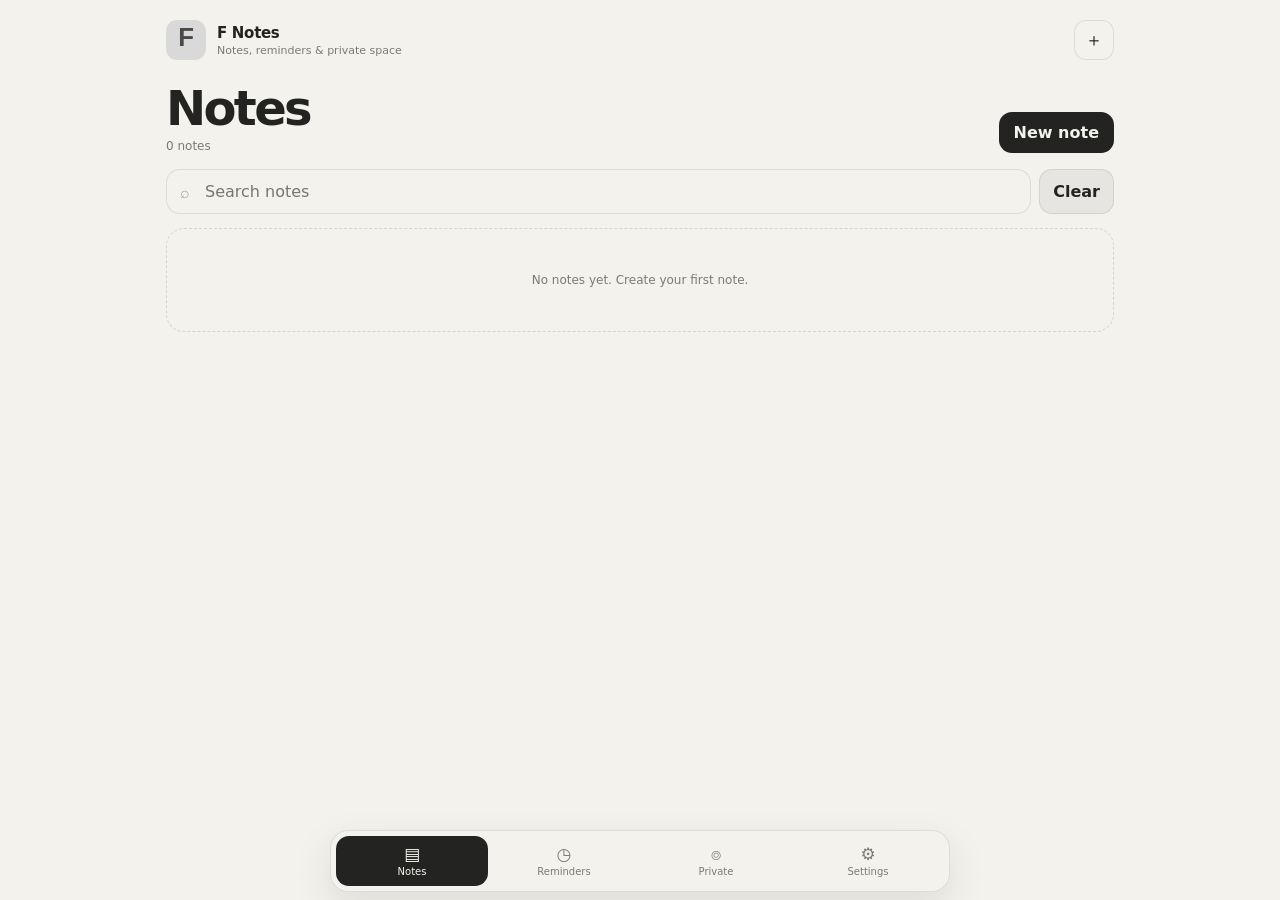
==== commit 4ea740dd: "Rebuild F Notes from scratch with notes reminders settings and encrypted private space" ====
--- a/secret-links/index.html
+++ b/secret-links/index.html
@@ -3,260 +3,709 @@
 <head>
 <meta charset="utf-8">
 <meta name="viewport" content="width=device-width,initial-scale=1,viewport-fit=cover">
-<meta name="theme-color" content="#f4f4f4">
+<meta name="theme-color" content="#F4F2ED">
 <meta name="apple-mobile-web-app-capable" content="yes">
 <meta name="apple-mobile-web-app-status-bar-style" content="default">
-<meta name="apple-mobile-web-app-title" content="Notes">
+<meta name="apple-mobile-web-app-title" content="F Notes">
 <link rel="manifest" href="./manifest.webmanifest">
 <link rel="icon" href="./logo.svg" type="image/svg+xml">
 <link rel="apple-touch-icon" href="./logo.svg">
-<title>Notes</title>
+<title>F Notes</title>
 <style>
 :root{
-  --bg:#f4f4f4;--panel:#fff;--soft:#eeeeee;--text:#171717;--muted:#8a8a8a;
-  --line:#e4e4e4;--shadow:0 8px 26px rgba(0,0,0,.05);--accent:#555;
+  --paper:#F4F2ED;
+  --ink:#232421;
+  --accent:#7C8570;
+  --ink-06:rgba(35,36,33,.06);
+  --ink-10:rgba(35,36,33,.10);
+  --ink-14:rgba(35,36,33,.14);
+  --ink-38:rgba(35,36,33,.38);
+  --ink-58:rgba(35,36,33,.58);
+  --ink-76:rgba(35,36,33,.76);
+  --accent-12:rgba(124,133,112,.12);
+  --accent-20:rgba(124,133,112,.20);
+  --accent-38:rgba(124,133,112,.38);
+  --radius:18px;
+  --shadow:0 12px 34px rgba(35,36,33,.06);
 }
 *{box-sizing:border-box}
-html,body{margin:0;min-height:100%;background:var(--bg);color:var(--text);font-family:Inter,ui-sans-serif,system-ui,-apple-system,BlinkMacSystemFont,"Segoe UI",sans-serif}
-button,input,textarea{font:inherit}button{cursor:pointer}
-.shell{max-width:760px;margin:auto;padding:18px 16px 90px}
-header{display:flex;align-items:center;justify-content:space-between;gap:12px;margin-bottom:28px}
-.brand{display:flex;align-items:center;gap:11px;user-select:none;-webkit-user-select:none}
-.brand img{width:42px;height:42px;border-radius:12px;display:block}
-.brand strong{display:block;font-size:16px;letter-spacing:-.02em}
-.brand span{display:block;font-size:11px;color:var(--muted);margin-top:2px}
-.header-btn{border:0;background:transparent;color:#555;font-size:26px;line-height:1;width:40px;height:40px;border-radius:50%}
-.header-btn:active{background:var(--soft)}
-h1{font-size:38px;letter-spacing:-.055em;margin:0 0 16px}
-.search{position:relative;margin-bottom:18px}
-.search input{width:100%;border:0;background:#e9e9e9;border-radius:14px;padding:12px 14px 12px 40px;outline:none;color:var(--text)}
-.search span{position:absolute;left:14px;top:50%;transform:translateY(-50%);color:#8d8d8d}
-.notes{display:grid;gap:10px}
-.note{background:var(--panel);border:1px solid var(--line);border-radius:17px;padding:15px 16px;box-shadow:var(--shadow)}
-.note-head{display:flex;align-items:flex-start;justify-content:space-between;gap:12px}
-.note h3{margin:0;font-size:15px;letter-spacing:-.02em}
-.note p{margin:7px 0 0;color:#656565;font-size:13px;line-height:1.55;white-space:pre-wrap;display:-webkit-box;-webkit-line-clamp:3;-webkit-box-orient:vertical;overflow:hidden}
-.note time{display:block;margin-top:11px;font-size:10px;color:#aaa}
-.note-menu{border:0;background:transparent;color:#aaa;font-size:18px;padding:0 3px}
-.empty{padding:42px 20px;text-align:center;color:var(--muted);font-size:13px}
-.fab{position:fixed;right:20px;bottom:calc(20px + env(safe-area-inset-bottom));border:0;width:56px;height:56px;border-radius:50%;background:#555;color:#fff;font-size:28px;box-shadow:0 12px 28px rgba(0,0,0,.18)}
-.overlay{position:fixed;inset:0;background:rgba(0,0,0,.28);backdrop-filter:blur(8px);display:none;align-items:center;justify-content:center;padding:16px;z-index:100}
-.overlay.show{display:flex}
-.sheet{width:min(100%,470px);max-height:90vh;overflow:auto;background:#fff;border-radius:24px;padding:20px;box-shadow:0 26px 80px rgba(0,0,0,.22)}
-.sheet.wide{width:min(100%,760px)}
-.sheet-head{display:flex;align-items:center;justify-content:space-between;gap:12px;margin-bottom:16px}
+html,body{margin:0;min-height:100%;background:var(--paper);color:var(--ink);font-family:Inter,ui-sans-serif,system-ui,-apple-system,BlinkMacSystemFont,"Segoe UI",sans-serif}
+body{padding-bottom:calc(74px + env(safe-area-inset-bottom))}
+button,input,textarea,select{font:inherit}
+button{cursor:pointer;color:inherit}
+button,input,textarea,select{-webkit-tap-highlight-color:transparent}
+.app{max-width:980px;margin:0 auto;padding:20px 16px 32px}
+.topbar{display:flex;align-items:center;justify-content:space-between;gap:16px;margin-bottom:24px}
+.brand{display:flex;align-items:center;gap:11px}
+.brand img{width:40px;height:40px;border-radius:11px;display:block}
+.brand-copy strong{display:block;font-size:15px;letter-spacing:-.02em}
+.brand-copy span{display:block;font-size:11px;color:var(--ink-58);margin-top:2px}
+.top-actions{display:flex;gap:8px}
+.icon-btn,.ghost-btn{border:1px solid var(--ink-10);background:rgba(244,242,237,.92);border-radius:12px;min-height:40px;padding:0 12px}
+.icon-btn{width:40px;padding:0;font-size:18px}
+.primary-btn{border:0;background:var(--ink);color:var(--paper);border-radius:13px;padding:11px 15px;font-weight:750}
+.secondary-btn{border:1px solid var(--ink-10);background:var(--ink-06);border-radius:13px;padding:10px 13px;font-weight:650}
+.danger-btn{border:1px solid var(--ink-10);background:transparent;border-radius:13px;padding:10px 13px;color:var(--ink-76)}
+.page{display:none}
+.page.active{display:block}
+.page-head{display:flex;align-items:flex-end;justify-content:space-between;gap:16px;margin-bottom:16px}
+.page-head h1{margin:0;font-size:clamp(30px,6vw,48px);letter-spacing:-.055em;line-height:1}
+.page-head p{margin:7px 0 0;color:var(--ink-58);font-size:12px}
+.search-row{display:grid;grid-template-columns:1fr auto;gap:8px;margin-bottom:14px}
+.search-box{position:relative}
+.search-box input{width:100%;border:1px solid var(--ink-10);background:rgba(244,242,237,.82);border-radius:14px;padding:12px 13px 12px 38px;outline:none;color:var(--ink)}
+.search-box span{position:absolute;left:14px;top:50%;transform:translateY(-50%);color:var(--ink-38)}
+.count{color:var(--ink-58);font-size:11px}
+.notes-grid{display:grid;grid-template-columns:repeat(3,minmax(0,1fr));gap:10px}
+.notes-grid.list{grid-template-columns:1fr}
+.note-card{border:1px solid var(--ink-10);background:rgba(244,242,237,.9);border-radius:var(--radius);padding:14px;box-shadow:var(--shadow);min-width:0;position:relative}
+.note-card.compact{padding:11px}
+.note-card.pinned:before{content:"";position:absolute;top:12px;right:12px;width:7px;height:7px;border-radius:50%;background:var(--accent)}
+.note-card h3{margin:0;padding-right:16px;font-size:14px;letter-spacing:-.02em;white-space:nowrap;overflow:hidden;text-overflow:ellipsis}
+.note-card p{margin:8px 0 0;color:var(--ink-76);font-size:12px;line-height:1.5;display:-webkit-box;-webkit-box-orient:vertical;overflow:hidden}
+.note-card.compact p{margin-top:6px}
+.card-meta{display:flex;gap:7px;align-items:center;flex-wrap:wrap;margin-top:11px;color:var(--ink-58);font-size:10px}
+.badge{display:inline-flex;align-items:center;gap:4px;border-radius:999px;padding:5px 8px;background:var(--accent-12);color:var(--ink-76)}
+.note-images{display:grid;grid-template-columns:repeat(3,1fr);gap:5px;margin-top:10px}
+.note-images img{width:100%;height:70px;object-fit:cover;border-radius:10px}
+.notes-grid.list .note-images{grid-template-columns:repeat(4,90px)}
+.notes-grid.list .note-images img{height:60px}
+.empty{grid-column:1/-1;padding:44px 20px;border:1px dashed var(--ink-14);border-radius:var(--radius);text-align:center;color:var(--ink-58);font-size:12px}
+.section-title{display:flex;align-items:center;justify-content:space-between;gap:12px;margin:22px 0 10px}
+.section-title h2{margin:0;font-size:16px;letter-spacing:-.03em}
+.section-title span{font-size:10px;color:var(--ink-58)}
+.reminder-list{display:grid;gap:9px}
+.reminder-item{border:1px solid var(--ink-10);border-radius:16px;padding:13px 14px;display:flex;justify-content:space-between;align-items:center;gap:14px;background:rgba(244,242,237,.86)}
+.reminder-item.overdue{border-color:var(--accent-38)}
+.reminder-item b{display:block;font-size:13px}
+.reminder-item span{display:block;color:var(--ink-58);font-size:10px;margin-top:4px}
+.reminder-time{text-align:right;white-space:nowrap;font-size:11px;color:var(--ink-76)}
+.settings-group{border-top:1px solid var(--ink-10);padding:18px 0}
+.settings-group:first-of-type{border-top:0;padding-top:0}
+.setting{display:flex;align-items:center;justify-content:space-between;gap:16px;padding:8px 0}
+.setting-copy b{display:block;font-size:13px}
+.setting-copy span{display:block;color:var(--ink-58);font-size:10px;margin-top:3px;line-height:1.45}
+.setting select{border:1px solid var(--ink-10);background:var(--ink-06);border-radius:11px;padding:9px 10px;color:var(--ink)}
+.switch{position:relative;width:44px;height:26px;flex:0 0 auto}
+.switch input{display:none}
+.slider{position:absolute;inset:0;background:var(--ink-14);border-radius:99px;transition:.2s}
+.slider:after{content:"";position:absolute;width:20px;height:20px;left:3px;top:3px;background:var(--paper);border-radius:50%;transition:.2s;box-shadow:0 2px 5px rgba(35,36,33,.18)}
+.switch input:checked+.slider{background:var(--accent)}
+.switch input:checked+.slider:after{transform:translateX(18px)}
+.palette{display:flex;gap:8px;margin-top:10px}
+.swatch{width:28px;height:28px;border-radius:9px;border:1px solid var(--ink-10)}
+.private-lock{max-width:460px;margin:44px auto 0;text-align:center;padding:26px 20px;border:1px solid var(--ink-10);border-radius:22px}
+.private-lock .lock-icon{width:54px;height:54px;border-radius:16px;background:var(--accent-12);display:grid;place-items:center;margin:0 auto 14px;font-size:22px}
+.private-lock h2{margin:0;font-size:20px;letter-spacing:-.04em}
+.private-lock p{margin:7px 0 18px;color:var(--ink-58);font-size:11px;line-height:1.55}
+.private-panel{display:none}
+.private-panel.active{display:block}
+.private-toolbar{display:flex;align-items:center;justify-content:space-between;gap:10px;margin-bottom:14px}
+.seg{display:inline-flex;background:var(--ink-06);border-radius:12px;padding:3px}
+.seg button{border:0;background:transparent;border-radius:9px;padding:8px 11px;font-size:11px}
+.seg button.active{background:var(--ink);color:var(--paper)}
+.private-grid{display:grid;grid-template-columns:repeat(2,minmax(0,1fr));gap:9px}
+.private-card{border:1px solid var(--ink-10);border-radius:16px;padding:13px;background:rgba(244,242,237,.88);min-width:0}
+.private-card h3{margin:0;font-size:13px;white-space:nowrap;overflow:hidden;text-overflow:ellipsis}
+.private-card p{margin:7px 0 0;font-size:11px;line-height:1.5;color:var(--ink-76);display:-webkit-box;-webkit-line-clamp:4;-webkit-box-orient:vertical;overflow:hidden}
+.private-card .url{white-space:nowrap;overflow:hidden;text-overflow:ellipsis}
+.private-card .actions{display:flex;gap:6px;margin-top:11px}
+.private-card .actions button{border:1px solid var(--ink-10);background:var(--ink-06);border-radius:9px;padding:7px 9px;font-size:10px}
+.private-note{font-size:10px;color:var(--ink-58);line-height:1.5;margin-top:12px}
+.nav{position:fixed;left:50%;transform:translateX(-50%);bottom:calc(8px + env(safe-area-inset-bottom));width:min(calc(100% - 20px),620px);height:62px;background:rgba(244,242,237,.96);backdrop-filter:blur(16px);border:1px solid var(--ink-10);border-radius:18px;box-shadow:0 14px 38px rgba(35,36,33,.10);display:grid;grid-template-columns:repeat(4,1fr);padding:5px;z-index:50}
+.nav button{border:0;background:transparent;border-radius:13px;font-size:10px;color:var(--ink-58);display:flex;flex-direction:column;align-items:center;justify-content:center;gap:3px}
+.nav button span:first-child{font-size:17px;line-height:1}
+.nav button.active{background:var(--ink);color:var(--paper)}
+.modal{position:fixed;inset:0;background:rgba(35,36,33,.26);backdrop-filter:blur(8px);display:none;align-items:center;justify-content:center;padding:16px;z-index:100}
+.modal.show{display:flex}
+.sheet{width:min(100%,520px);max-height:92vh;overflow:auto;background:var(--paper);border:1px solid var(--ink-10);border-radius:24px;padding:20px;box-shadow:0 26px 80px rgba(35,36,33,.22)}
+.sheet-head{display:flex;align-items:center;justify-content:space-between;gap:14px;margin-bottom:17px}
 .sheet-head h2{margin:0;font-size:20px;letter-spacing:-.04em}
-.sheet-head p{margin:4px 0 0;color:#888;font-size:11px}
-.close{border:0;background:#efefef;width:38px;height:38px;border-radius:12px;font-size:18px}
+.sheet-head p{margin:4px 0 0;color:var(--ink-58);font-size:10px}
+.close{border:1px solid var(--ink-10);background:var(--ink-06);width:38px;height:38px;border-radius:12px;font-size:18px}
 .field{margin-bottom:12px}
-.field label{display:block;font-size:11px;color:#777;font-weight:700;margin-bottom:7px}
-.field input,.field textarea{width:100%;border:1px solid #e2e2e2;background:#fafafa;border-radius:13px;padding:12px 13px;outline:none}
+.field label{display:block;margin-bottom:7px;font-size:10px;font-weight:750;color:var(--ink-58)}
+.field input,.field textarea{width:100%;border:1px solid var(--ink-10);background:rgba(244,242,237,.8);border-radius:13px;padding:12px 13px;outline:none;color:var(--ink)}
 .field textarea{min-height:150px;resize:vertical}
-.primary{border:0;background:#555;color:#fff;border-radius:13px;padding:12px 16px;font-weight:700}
-.secondary{border:1px solid #e0e0e0;background:#f3f3f3;color:#222;border-radius:12px;padding:10px 13px}
-.row{display:flex;gap:8px;flex-wrap:wrap}
-
-/* hidden vault */
-.vault-shell{background:#121212;color:#f5f5f5}
-.vault-shell .sheet-head p,.vault-shell .muted{color:#8d8d8d}
-.vault-shell .close{background:#252525;color:#eee}
-.vault-add{display:grid;grid-template-columns:1fr auto;gap:8px;margin-bottom:12px}
-.vault-add input,.vault-search input{width:100%;border:1px solid #2d2d2d;background:#1d1d1d;color:#f7f7f7;border-radius:13px;padding:12px 13px;outline:none}
-.vault-add button{border:0;border-radius:13px;background:#e5e5e5;color:#111;padding:0 17px;font-weight:750}
-.vault-search{margin-bottom:14px}
-.link-grid{display:grid;grid-template-columns:repeat(2,minmax(0,1fr));gap:10px}
-.link-card{background:#1c1c1c;border:1px solid #292929;border-radius:17px;padding:12px;display:grid;grid-template-columns:52px 1fr;gap:11px;align-items:center}
-.link-logo{width:52px;height:52px;border-radius:13px;background:#2a2a2a;display:grid;place-items:center;overflow:hidden}
-.link-logo img{width:36px;height:36px;object-fit:contain;border-radius:8px}
-.link-meta{min-width:0}
-.link-meta b{display:block;font-size:13px;white-space:nowrap;overflow:hidden;text-overflow:ellipsis}
-.link-meta span{display:block;color:#888;font-size:10px;margin-top:4px;white-space:nowrap;overflow:hidden;text-overflow:ellipsis}
-.link-actions{grid-column:1/-1;display:flex;gap:6px}
-.link-actions button{border:1px solid #303030;background:#242424;color:#ddd;border-radius:9px;padding:7px 9px;font-size:10px}
-.vault-tools{display:flex;justify-content:space-between;gap:8px;align-items:center;margin-top:16px;padding-top:14px;border-top:1px solid #292929}
-.vault-tools span{font-size:10px;color:#777}
-.vault-tools button{border:1px solid #303030;background:#222;color:#ddd;border-radius:10px;padding:8px 10px;font-size:10px}
-.secret-hint{font-size:10px;color:#666;margin-top:10px}
-
+.field input:focus,.field textarea:focus{border-color:var(--accent)}
+.form-row{display:grid;grid-template-columns:1fr 1fr;gap:9px}
+.check-row{display:flex;align-items:center;gap:8px;margin:6px 0 14px;font-size:11px}
+.image-picker{display:flex;gap:8px;align-items:center;flex-wrap:wrap}
+.photo-preview{display:grid;grid-template-columns:repeat(4,1fr);gap:7px;margin-top:10px}
+.photo-item{position:relative}
+.photo-item img{width:100%;height:78px;object-fit:cover;border-radius:10px}
+.photo-item button{position:absolute;right:4px;top:4px;border:0;width:23px;height:23px;border-radius:50%;background:rgba(35,36,33,.72);color:var(--paper);font-size:13px}
+.actions-row{display:flex;gap:8px;flex-wrap:wrap;margin-top:14px}
+.hidden{display:none!important}
+.toast{position:fixed;left:50%;transform:translateX(-50%);bottom:calc(82px + env(safe-area-inset-bottom));background:var(--ink);color:var(--paper);padding:9px 13px;border-radius:11px;font-size:11px;opacity:0;pointer-events:none;transition:.2s;z-index:200}
+.toast.show{opacity:1}
+@media(max-width:820px){.notes-grid{grid-template-columns:repeat(2,minmax(0,1fr))}}
 @media(max-width:560px){
-  .shell{padding:15px 13px 86px}
-  .overlay{align-items:flex-end;padding:0}
-  .sheet{border-radius:24px 24px 0 0;max-height:93vh;padding-bottom:calc(20px + env(safe-area-inset-bottom))}
-  .link-grid{grid-template-columns:1fr}
+  .app{padding:16px 13px 24px}
+  .page-head{align-items:flex-start}
+  .notes-grid{grid-template-columns:1fr}
+  .notes-grid.list{grid-template-columns:1fr}
+  .private-grid{grid-template-columns:1fr}
+  .form-row{grid-template-columns:1fr}
+  .photo-preview{grid-template-columns:repeat(3,1fr)}
+  .modal{align-items:flex-end;padding:0}
+  .sheet{border-radius:24px 24px 0 0;padding-bottom:calc(20px + env(safe-area-inset-bottom))}
 }
 </style>
 </head>
 <body>
-
-<main class="shell">
-  <header>
-    <div class="brand" id="secretTrigger">
+<div class="app">
+  <header class="topbar">
+    <div class="brand">
       <img src="./logo.svg" alt="F">
-      <div><strong>Notes</strong><span>Personal notes</span></div>
-    </div>
-    <button class="header-btn" id="newNoteTop" aria-label="New note">＋</button>
+      <div class="brand-copy"><strong>F Notes</strong><span>Notes, reminders & private space</span></div>
+    </div>
+    <div class="top-actions">
+      <button class="icon-btn" id="quickAddNote" title="New note">＋</button>
+    </div>
   </header>
 
-  <h1>Notes</h1>
-  <div class="search">
-    <span>⌕</span>
-    <input id="noteSearch" placeholder="Search notes">
-  </div>
-
-  <section class="notes" id="notes"></section>
-</main>
-
-<button class="fab" id="newNoteFab" aria-label="New note">＋</button>
-
-<div class="overlay" id="noteOverlay">
+  <section class="page active" data-page="notes">
+    <div class="page-head">
+      <div><h1>Notes</h1><p id="noteCount">0 notes</p></div>
+      <button class="primary-btn" id="newNoteBtn">New note</button>
+    </div>
+    <div class="search-row">
+      <div class="search-box"><span>⌕</span><input id="noteSearch" placeholder="Search notes"></div>
+      <button class="secondary-btn" id="clearSearch">Clear</button>
+    </div>
+    <section class="notes-grid" id="notesGrid"></section>
+  </section>
+
+  <section class="page" data-page="reminders">
+    <div class="page-head">
+      <div><h1>Reminders</h1><p>Dates attached to your notes.</p></div>
+      <button class="secondary-btn" id="requestNotify">Enable alerts</button>
+    </div>
+    <div class="section-title"><h2>Upcoming</h2><span id="upcomingCount">0</span></div>
+    <div class="reminder-list" id="upcomingList"></div>
+    <div class="section-title"><h2>Overdue</h2><span id="overdueCount">0</span></div>
+    <div class="reminder-list" id="overdueList"></div>
+  </section>
+
+  <section class="page" data-page="private">
+    <div class="page-head">
+      <div><h1>Private</h1><p>Encrypted notes and links.</p></div>
+      <button class="secondary-btn hidden" id="lockPrivate">Lock</button>
+    </div>
+
+    <div class="private-lock" id="privateLockView">
+      <div class="lock-icon">⌾</div>
+      <h2 id="privateLockTitle">Private Space</h2>
+      <p id="privateLockText">Create a password to encrypt this space on this device.</p>
+      <div class="field" id="createPasswordField"><label>Create password</label><input id="createPassword" type="password" autocomplete="new-password"></div>
+      <div class="field" id="confirmPasswordField"><label>Confirm password</label><input id="confirmPassword" type="password" autocomplete="new-password"></div>
+      <div class="field hidden" id="unlockPasswordField"><label>Password</label><input id="unlockPassword" type="password" autocomplete="current-password"></div>
+      <button class="primary-btn" id="privateAccessBtn">Create private space</button>
+      <p class="private-note">Private content is encrypted with your password using AES-GCM. If you forget the password, the encrypted data cannot be recovered.</p>
+    </div>
+
+    <div class="private-panel" id="privatePanel">
+      <div class="private-toolbar">
+        <div class="seg">
+          <button class="active" data-private-type="notes">Notes</button>
+          <button data-private-type="links">Links</button>
+        </div>
+        <button class="primary-btn" id="addPrivateItem">Add private note</button>
+      </div>
+      <div class="search-box" style="margin-bottom:12px"><span>⌕</span><input id="privateSearch" placeholder="Search private notes"></div>
+      <div class="private-grid" id="privateGrid"></div>
+      <div class="actions-row">
+        <button class="secondary-btn" id="changePrivatePassword">Change password</button>
+        <button class="secondary-btn" id="exportPrivate">Export encrypted backup</button>
+      </div>
+    </div>
+  </section>
+
+  <section class="page" data-page="settings">
+    <div class="page-head">
+      <div><h1>Settings</h1><p>Keep the app simple, but make the notes fit you.</p></div>
+    </div>
+
+    <div class="settings-group">
+      <div class="setting">
+        <div class="setting-copy"><b>Layout</b><span>Grid or full-width list.</span></div>
+        <select id="layoutSetting"><option value="grid">Grid</option><option value="list">List</option></select>
+      </div>
+      <div class="setting">
+        <div class="setting-copy"><b>Card density</b><span>Comfortable or compact note cards.</span></div>
+        <select id="densitySetting"><option value="comfortable">Comfortable</option><option value="compact">Compact</option></select>
+      </div>
+      <div class="setting">
+        <div class="setting-copy"><b>Text preview</b><span>How much of each note to show.</span></div>
+        <select id="previewSetting"><option value="2">2 lines</option><option value="4">4 lines</option><option value="6">6 lines</option></select>
+      </div>
+      <div class="setting">
+        <div class="setting-copy"><b>Photo previews</b><span>Show attached images on note cards.</span></div>
+        <label class="switch"><input id="photosSetting" type="checkbox"><span class="slider"></span></label>
+      </div>
+      <div class="setting">
+        <div class="setting-copy"><b>Sort notes</b><span>Choose the default order.</span></div>
+        <select id="sortSetting"><option value="updated">Recently updated</option><option value="created">Recently created</option><option value="title">Title</option></select>
+      </div>
+    </div>
+
+    <div class="settings-group">
+      <div class="setting">
+        <div class="setting-copy"><b>Reminder alerts</b><span>Browser alerts while this app is open.</span></div>
+        <label class="switch"><input id="notificationsSetting" type="checkbox"><span class="slider"></span></label>
+      </div>
+    </div>
+
+    <div class="settings-group">
+      <div class="setting">
+        <div class="setting-copy"><b>Three-color palette</b><span>Stone, charcoal and muted sage.</span></div>
+      </div>
+      <div class="palette">
+        <div class="swatch" style="background:#F4F2ED"></div>
+        <div class="swatch" style="background:#232421"></div>
+        <div class="swatch" style="background:#7C8570"></div>
+      </div>
+    </div>
+
+    <div class="settings-group">
+      <div class="actions-row">
+        <button class="secondary-btn" id="exportNotes">Export notes</button>
+        <button class="secondary-btn" id="importNotes">Import notes</button>
+        <input id="importNotesFile" type="file" accept="application/json" hidden>
+      </div>
+    </div>
+  </section>
+</div>
+
+<nav class="nav">
+  <button class="active" data-nav="notes"><span>▤</span><span>Notes</span></button>
+  <button data-nav="reminders"><span>◷</span><span>Reminders</span></button>
+  <button data-nav="private"><span>⌾</span><span>Private</span></button>
+  <button data-nav="settings"><span>⚙</span><span>Settings</span></button>
+</nav>
+
+<div class="modal" id="noteModal">
   <div class="sheet">
     <div class="sheet-head">
-      <div><h2 id="noteSheetTitle">New note</h2><p>Write anything you want to remember.</p></div>
-      <button class="close" data-close="noteOverlay">×</button>
-    </div>
-    <div class="field"><label>Title</label><input id="noteTitle" placeholder="Title"></div>
-    <div class="field"><label>Note</label><textarea id="noteBody" placeholder="Start writing…"></textarea></div>
-    <div class="row">
-      <button class="primary" id="saveNote">Save note</button>
-      <button class="secondary" id="deleteNoteBtn" style="display:none">Delete</button>
+      <div><h2 id="noteModalTitle">New note</h2><p>Add text, photos and an optional reminder.</p></div>
+      <button class="close" data-close="noteModal">×</button>
+    </div>
+    <div class="field"><label>Title</label><input id="editTitle" placeholder="Note title"></div>
+    <div class="field"><label>Note</label><textarea id="editBody" placeholder="Start writing…"></textarea></div>
+    <div class="field">
+      <label>Photos</label>
+      <div class="image-picker">
+        <button class="secondary-btn" id="pickPhotos">Add photos</button>
+        <input id="photoInput" type="file" accept="image/*" multiple hidden>
+        <span class="count" id="photoCount">0 photos</span>
+      </div>
+      <div class="photo-preview" id="photoPreview"></div>
+    </div>
+    <div class="form-row">
+      <div class="field"><label>Reminder</label><input id="editReminder" type="datetime-local"></div>
+      <div class="field"><label>Created</label><input id="createdDisplay" disabled></div>
+    </div>
+    <label class="check-row"><input id="editPinned" type="checkbox"> Pin this note</label>
+    <div class="actions-row">
+      <button class="primary-btn" id="saveNote">Save note</button>
+      <button class="danger-btn hidden" id="deleteNote">Delete</button>
     </div>
   </div>
 </div>
 
-<div class="overlay" id="vaultOverlay">
-  <div class="sheet wide vault-shell">
+<div class="modal" id="privateItemModal">
+  <div class="sheet">
     <div class="sheet-head">
-      <div><h2>Private Space</h2><p>Saved links</p></div>
-      <button class="close" data-close="vaultOverlay">×</button>
-    </div>
-
-    <div class="vault-add">
-      <input id="vaultUrl" inputmode="url" autocomplete="off" autocapitalize="off" placeholder="Paste link…">
-      <button id="vaultAdd">Add</button>
-    </div>
-
-    <div class="vault-search"><input id="vaultSearch" placeholder="Search links"></div>
-    <section class="link-grid" id="linkGrid"></section>
-
-    <div class="vault-tools">
-      <span id="linkCount">0 links</span>
-      <div class="row">
-        <button id="exportLinks">Export</button>
-        <button id="clearLinks">Clear all</button>
-      </div>
+      <div><h2 id="privateItemTitle">Private note</h2><p id="privateItemSub">Encrypted when saved.</p></div>
+      <button class="close" data-close="privateItemModal">×</button>
+    </div>
+    <div class="field"><label>Title</label><input id="privateTitle" placeholder="Title"></div>
+    <div class="field" id="privateBodyField"><label>Note</label><textarea id="privateBody" placeholder="Private note…"></textarea></div>
+    <div class="field hidden" id="privateUrlField"><label>URL</label><input id="privateUrl" inputmode="url" placeholder="https://example.com"></div>
+    <div class="actions-row">
+      <button class="primary-btn" id="savePrivateItem">Save</button>
+      <button class="danger-btn hidden" id="deletePrivateItem">Delete</button>
     </div>
   </div>
 </div>
 
-<div class="overlay" id="editLinkOverlay">
-  <div class="sheet vault-shell">
+<div class="modal" id="passwordModal">
+  <div class="sheet">
     <div class="sheet-head">
-      <div><h2>Edit link</h2><p>Change the title or URL.</p></div>
-      <button class="close" data-close="editLinkOverlay">×</button>
-    </div>
-    <div class="field"><label>Title</label><input id="editLinkTitle"></div>
-    <div class="field"><label>URL</label><input id="editLinkUrl" inputmode="url"></div>
-    <div class="row">
-      <button class="primary" id="saveLinkEdit">Save</button>
-      <button class="secondary" id="deleteLinkEdit">Delete</button>
-    </div>
+      <div><h2>Change password</h2><p>This will re-encrypt your private space.</p></div>
+      <button class="close" data-close="passwordModal">×</button>
+    </div>
+    <div class="field"><label>New password</label><input id="newVaultPassword" type="password" autocomplete="new-password"></div>
+    <div class="field"><label>Confirm password</label><input id="confirmVaultPassword" type="password" autocomplete="new-password"></div>
+    <button class="primary-btn" id="saveNewPassword">Change password</button>
   </div>
 </div>
 
+<div class="toast" id="toast"></div>
+
 <script>
 const $=id=>document.getElementById(id);
-const NOTE_KEY='fnotes_v1';
-const LINK_KEY='flinks_links_v3';
-let noteEdit=-1, linkEdit=-1, pressTimer=null;
-
-function getNotes(){try{return JSON.parse(localStorage.getItem(NOTE_KEY)||'[]')}catch{return[]}}
-function setNotes(v){localStorage.setItem(NOTE_KEY,JSON.stringify(v));renderNotes()}
-function getLinks(){try{return JSON.parse(localStorage.getItem(LINK_KEY)||'[]')}catch{return[]}}
-function setLinks(v){localStorage.setItem(LINK_KEY,JSON.stringify(v));renderLinks()}
-function open(id){$(id).classList.add('show')}
-function close(id){$(id).classList.remove('show')}
-function normalize(v){v=(v||'').trim();if(!v)return'';return /^https?:\/\//i.test(v)?v:'https://'+v}
-function host(url){try{return new URL(normalize(url)).hostname.replace(/^www\./,'')}catch{return url}}
-function titleFromUrl(url){const h=host(url).split('.')[0]||'Link';return h.charAt(0).toUpperCase()+h.slice(1)}
-function favicon(url){return 'https://www.google.com/s2/favicons?sz=128&domain_url='+encodeURIComponent(normalize(url))}
-function fmt(ts){return new Intl.DateTimeFormat(undefined,{month:'short',day:'numeric',hour:'numeric',minute:'2-digit'}).format(new Date(ts))}
-
-function renderNotes(){
-  const q=$('noteSearch').value.trim().toLowerCase();
-  const all=getNotes();
-  const items=all.map((n,i)=>({...n,_i:i})).filter(n=>!q||(n.title||'').toLowerCase().includes(q)||(n.body||'').toLowerCase().includes(q));
-  const box=$('notes');box.innerHTML='';
-  if(!items.length){box.innerHTML='<div class="empty">'+(all.length?'No matching notes.':'No notes yet.')+'</div>';return}
+const SETTINGS_KEY='fnotes_settings_v2';
+const VAULT_KEY='fnotes_private_v2';
+const OLD_NOTES_KEY='fnotes_v1';
+const OLD_LINKS_KEY='flinks_links_v3';
+const defaults={layout:'grid',density:'comfortable',previewLines:4,showPhotos:true,sort:'updated',notifications:false};
+let currentPage='notes';
+let editNoteId=null;
+let editPhotos=[];
+let privateMode='notes';
+let privateEditId=null;
+let vaultKey=null;
+let vaultData={notes:[],links:[]};
+
+function toast(msg){
+  const el=$('toast');el.textContent=msg;el.classList.add('show');
+  clearTimeout(toast.t);toast.t=setTimeout(()=>el.classList.remove('show'),1800);
+}
+function openModal(id){$(id).classList.add('show')}
+function closeModal(id){$(id).classList.remove('show')}
+function uid(){return crypto.randomUUID?crypto.randomUUID():Date.now().toString(36)+Math.random().toString(36).slice(2)}
+function fmtDate(ts){return new Intl.DateTimeFormat(undefined,{month:'short',day:'numeric',year:'numeric'}).format(new Date(ts))}
+function fmtDateTime(ts){return new Intl.DateTimeFormat(undefined,{month:'short',day:'numeric',hour:'numeric',minute:'2-digit'}).format(new Date(ts))}
+function toLocalInput(ts){
+  if(!ts)return'';
+  const d=new Date(ts),p=n=>String(n).padStart(2,'0');
+  return d.getFullYear()+'-'+p(d.getMonth()+1)+'-'+p(d.getDate())+'T'+p(d.getHours())+':'+p(d.getMinutes());
+}
+function normalizeUrl(v){v=(v||'').trim();if(!v)return'';return /^https?:\/\//i.test(v)?v:'https://'+v}
+function host(v){try{return new URL(normalizeUrl(v)).hostname.replace(/^www\./,'')}catch{return v}}
+function getSettings(){try{return {...defaults,...JSON.parse(localStorage.getItem(SETTINGS_KEY)||'{}')}}catch{return {...defaults}}}
+function setSettings(s){localStorage.setItem(SETTINGS_KEY,JSON.stringify(s));applySettings();renderNotes()}
+function applySettings(){
+  const s=getSettings();
+  $('layoutSetting').value=s.layout;
+  $('densitySetting').value=s.density;
+  $('previewSetting').value=String(s.previewLines);
+  $('photosSetting').checked=s.showPhotos;
+  $('sortSetting').value=s.sort;
+  $('notificationsSetting').checked=s.notifications;
+  $('notesGrid').classList.toggle('list',s.layout==='list');
+}
+function navigate(page){
+  currentPage=page;
+  document.querySelectorAll('.page').forEach(x=>x.classList.toggle('active',x.dataset.page===page));
+  document.querySelectorAll('[data-nav]').forEach(x=>x.classList.toggle('active',x.dataset.nav===page));
+  if(page==='reminders')renderReminders();
+  if(page==='private')refreshPrivateEntry();
+  if(page==='settings')applySettings();
+}
+document.querySelectorAll('[data-nav]').forEach(b=>b.onclick=()=>navigate(b.dataset.nav));
+
+/* IndexedDB notes */
+const DB_NAME='FNotesDB',STORE='notes';
+function dbOpen(){
+  return new Promise((resolve,reject)=>{
+    const r=indexedDB.open(DB_NAME,1);
+    r.onupgradeneeded=()=>{const db=r.result;if(!db.objectStoreNames.contains(STORE))db.createObjectStore(STORE,{keyPath:'id'})};
+    r.onsuccess=()=>resolve(r.result);r.onerror=()=>reject(r.error);
+  });
+}
+async function dbAll(){
+  const db=await dbOpen();
+  return new Promise((resolve,reject)=>{const tx=db.transaction(STORE,'readonly'),r=tx.objectStore(STORE).getAll();r.onsuccess=()=>resolve(r.result||[]);r.onerror=()=>reject(r.error)});
+}
+async function dbPut(note){
+  const db=await dbOpen();
+  return new Promise((resolve,reject)=>{const tx=db.transaction(STORE,'readwrite');tx.objectStore(STORE).put(note);tx.oncomplete=resolve;tx.onerror=()=>reject(tx.error)});
+}
+async function dbDelete(id){
+  const db=await dbOpen();
+  return new Promise((resolve,reject)=>{const tx=db.transaction(STORE,'readwrite');tx.objectStore(STORE).delete(id);tx.oncomplete=resolve;tx.onerror=()=>reject(tx.error)});
+}
+async function dbClear(){
+  const db=await dbOpen();
+  return new Promise((resolve,reject)=>{const tx=db.transaction(STORE,'readwrite');tx.objectStore(STORE).clear();tx.oncomplete=resolve;tx.onerror=()=>reject(tx.error)});
+}
+async function migrateOldNotes(){
+  if(localStorage.getItem('fnotes_migrated_v2'))return;
+  try{
+    const old=JSON.parse(localStorage.getItem(OLD_NOTES_KEY)||'[]');
+    for(const n of old){
+      await dbPut({id:uid(),title:n.title||'',body:n.body||'',created:n.created||Date.now(),updated:n.updated||Date.now(),reminder:null,pinned:false,photos:[]});
+    }
+  }catch{}
+  localStorage.setItem('fnotes_migrated_v2','1');
+}
+
+/* image compression */
+function fileToImage(file){return new Promise((resolve,reject)=>{const r=new FileReader();r.onload=()=>{const img=new Image();img.onload=()=>resolve(img);img.onerror=reject;img.src=r.result};r.onerror=reject;r.readAsDataURL(file)})}
+async function compressImage(file){
+  const img=await fileToImage(file),max=1400,scale=Math.min(1,max/Math.max(img.width,img.height));
+  const c=document.createElement('canvas');c.width=Math.round(img.width*scale);c.height=Math.round(img.height*scale);
+  c.getContext('2d').drawImage(img,0,0,c.width,c.height);
+  return c.toDataURL('image/jpeg',.76);
+}
+
+async function renderNotes(){
+  const all=await dbAll(),s=getSettings(),q=$('noteSearch').value.trim().toLowerCase();
+  let items=all.filter(n=>!q||(n.title||'').toLowerCase().includes(q)||(n.body||'').toLowerCase().includes(q));
+  items.sort((a,b)=>{
+    if((a.pinned?1:0)!==(b.pinned?1:0))return (b.pinned?1:0)-(a.pinned?1:0);
+    if(s.sort==='title')return (a.title||'').localeCompare(b.title||'');
+    if(s.sort==='created')return (b.created||0)-(a.created||0);
+    return (b.updated||0)-(a.updated||0);
+  });
+  $('noteCount').textContent=all.length+' '+(all.length===1?'note':'notes');
+  const grid=$('notesGrid');grid.innerHTML='';grid.classList.toggle('list',s.layout==='list');
+  if(!items.length){grid.innerHTML='<div class="empty">'+(all.length?'No matching notes.':'No notes yet. Create your first note.')+'</div>';return}
+  for(const n of items){
+    const card=document.createElement('article');card.className='note-card'+(s.density==='compact'?' compact':'')+(n.pinned?' pinned':'');
+    const h=document.createElement('h3');h.textContent=n.title||'Untitled';
+    const p=document.createElement('p');p.textContent=n.body||'';p.style.webkitLineClamp=String(s.previewLines);
+    card.append(h,p);
+    if(s.showPhotos&&n.photos?.length){
+      const ph=document.createElement('div');ph.className='note-images';
+      n.photos.slice(0,s.layout==='list'?4:3).forEach(src=>{const img=document.createElement('img');img.src=src;img.alt='';ph.appendChild(img)});
+      card.appendChild(ph);
+    }
+    const meta=document.createElement('div');meta.className='card-meta';
+    const date=document.createElement('span');date.textContent=fmtDate(n.updated||n.created);
+    meta.appendChild(date);
+    if(n.photos?.length){const b=document.createElement('span');b.className='badge';b.textContent='▧ '+n.photos.length;meta.appendChild(b)}
+    if(n.reminder){const b=document.createElement('span');b.className='badge';b.textContent='◷ '+fmtDateTime(n.reminder);meta.appendChild(b)}
+    card.appendChild(meta);
+    card.onclick=()=>openNoteEditor(n.id);
+    grid.appendChild(card);
+  }
+}
+function resetNoteEditor(){
+  editNoteId=null;editPhotos=[];$('editTitle').value='';$('editBody').value='';$('editReminder').value='';$('editPinned').checked=false;
+  $('noteModalTitle').textContent='New note';$('deleteNote').classList.add('hidden');$('createdDisplay').value=fmtDateTime(Date.now());renderPhotoPreview();
+}
+function renderPhotoPreview(){
+  $('photoCount').textContent=editPhotos.length+' '+(editPhotos.length===1?'photo':'photos');
+  const box=$('photoPreview');box.innerHTML='';
+  editPhotos.forEach((src,i)=>{
+    const w=document.createElement('div');w.className='photo-item';
+    const img=document.createElement('img');img.src=src;
+    const x=document.createElement('button');x.textContent='×';x.onclick=()=>{editPhotos.splice(i,1);renderPhotoPreview()};
+    w.append(img,x);box.appendChild(w);
+  });
+}
+async function openNoteEditor(id=null){
+  resetNoteEditor();
+  if(id){
+    const n=(await dbAll()).find(x=>x.id===id);if(!n)return;
+    editNoteId=id;$('editTitle').value=n.title||'';$('editBody').value=n.body||'';$('editReminder').value=toLocalInput(n.reminder);$('editPinned').checked=!!n.pinned;
+    editPhotos=[...(n.photos||[])];$('createdDisplay').value=fmtDateTime(n.created);$('noteModalTitle').textContent='Edit note';$('deleteNote').classList.remove('hidden');renderPhotoPreview();
+  }
+  openModal('noteModal');setTimeout(()=>$('editTitle').focus(),60);
+}
+async function saveNote(){
+  const title=$('editTitle').value.trim(),body=$('editBody').value.trim();
+  if(!title&&!body&&!editPhotos.length){closeModal('noteModal');return}
+  const now=Date.now(),all=await dbAll(),existing=all.find(x=>x.id===editNoteId);
+  const note={id:editNoteId||uid(),title,body,photos:[...editPhotos],created:existing?.created||now,updated:now,reminder:$('editReminder').value?new Date($('editReminder').value).getTime():null,pinned:$('editPinned').checked};
+  await dbPut(note);closeModal('noteModal');await renderNotes();renderReminders();toast('Note saved');
+}
+async function deleteCurrentNote(){
+  if(!editNoteId||!confirm('Delete this note?'))return;
+  await dbDelete(editNoteId);closeModal('noteModal');await renderNotes();renderReminders();toast('Note deleted');
+}
+$('newNoteBtn').onclick=()=>openNoteEditor();$('quickAddNote').onclick=()=>openNoteEditor();$('saveNote').onclick=saveNote;$('deleteNote').onclick=deleteCurrentNote;
+$('noteSearch').oninput=renderNotes;$('clearSearch').onclick=()=>{$('noteSearch').value='';renderNotes()};
+$('pickPhotos').onclick=()=>$('photoInput').click();
+$('photoInput').onchange=async e=>{
+  const files=[...e.target.files].slice(0,8);
+  for(const f of files){try{editPhotos.push(await compressImage(f))}catch{}}
+  renderPhotoPreview();e.target.value='';
+};
+
+/* reminders */
+async function renderReminders(){
+  const notes=(await dbAll()).filter(n=>n.reminder).sort((a,b)=>a.reminder-b.reminder),now=Date.now();
+  const upcoming=notes.filter(n=>n.reminder>=now),overdue=notes.filter(n=>n.reminder<now);
+  $('upcomingCount').textContent=String(upcoming.length);$('overdueCount').textContent=String(overdue.length);
+  renderReminderList('upcomingList',upcoming,false);renderReminderList('overdueList',overdue,true);
+}
+function renderReminderList(id,items,overdue){
+  const box=$(id);box.innerHTML='';
+  if(!items.length){box.innerHTML='<div class="empty">Nothing here.</div>';return}
   items.forEach(n=>{
-    const card=document.createElement('article');card.className='note';
-    const head=document.createElement('div');head.className='note-head';
-    const title=document.createElement('h3');title.textContent=n.title||'Untitled';
-    const menu=document.createElement('button');menu.className='note-menu';menu.textContent='•••';menu.onclick=()=>editNote(n._i);
-    head.append(title,menu);
-    const p=document.createElement('p');p.textContent=n.body||'';
-    const t=document.createElement('time');t.textContent=fmt(n.updated||n.created||Date.now());
-    card.append(head,p,t);card.onclick=e=>{if(e.target!==menu)editNote(n._i)};
-    box.appendChild(card);
+    const row=document.createElement('div');row.className='reminder-item'+(overdue?' overdue':'');
+    const copy=document.createElement('div');const b=document.createElement('b');b.textContent=n.title||'Untitled';const s=document.createElement('span');s.textContent=(n.body||'').slice(0,80);copy.append(b,s);
+    const time=document.createElement('div');time.className='reminder-time';time.textContent=fmtDateTime(n.reminder);
+    row.append(copy,time);row.onclick=()=>openNoteEditor(n.id);box.appendChild(row);
   });
 }
-function newNote(){noteEdit=-1;$('noteSheetTitle').textContent='New note';$('noteTitle').value='';$('noteBody').value='';$('deleteNoteBtn').style.display='none';open('noteOverlay');setTimeout(()=>$('noteTitle').focus(),80)}
-function editNote(i){const n=getNotes()[i];if(!n)return;noteEdit=i;$('noteSheetTitle').textContent='Edit note';$('noteTitle').value=n.title||'';$('noteBody').value=n.body||'';$('deleteNoteBtn').style.display='inline-block';open('noteOverlay')}
-function saveNote(){
-  const title=$('noteTitle').value.trim(),body=$('noteBody').value.trim();
-  if(!title&&!body){close('noteOverlay');return}
-  const a=getNotes(),now=Date.now();
-  if(noteEdit>=0)a[noteEdit]={...a[noteEdit],title,body,updated:now};
-  else a.unshift({title,body,created:now,updated:now});
-  setNotes(a);close('noteOverlay');
-}
-function deleteNote(){
-  if(noteEdit<0)return;if(!confirm('Delete this note?'))return;
-  const a=getNotes();a.splice(noteEdit,1);setNotes(a);close('noteOverlay');
-}
-
-function renderLinks(){
-  const q=$('vaultSearch').value.trim().toLowerCase(),all=getLinks();
-  $('linkCount').textContent=all.length+' '+(all.length===1?'link':'links');
-  const items=all.map((x,i)=>({...x,_i:i})).filter(x=>!q||(x.name||'').toLowerCase().includes(q)||x.url.toLowerCase().includes(q));
-  const box=$('linkGrid');box.innerHTML='';
-  if(!items.length){box.innerHTML='<div class="empty" style="grid-column:1/-1;color:#777;border:1px dashed #303030;border-radius:16px">'+(all.length?'No matching links.':'No saved links yet.')+'</div>';return}
+$('requestNotify').onclick=async()=>{
+  if(!('Notification'in window)){toast('Notifications are not supported here');return}
+  const p=await Notification.requestPermission();
+  if(p==='granted'){setSettings({...getSettings(),notifications:true});toast('Reminder alerts enabled')}else toast('Notification permission not granted');
+};
+async function checkReminders(){
+  const s=getSettings();if(!s.notifications||!('Notification'in window)||Notification.permission!=='granted')return;
+  const now=Date.now(),notes=await dbAll(),sent=JSON.parse(localStorage.getItem('fnotes_notified_v2')||'{}');
+  for(const n of notes){
+    if(n.reminder&&n.reminder<=now&&now-n.reminder<5*60*1000&&!sent[n.id]){
+      new Notification(n.title||'Note reminder',{body:(n.body||'').slice(0,120),icon:'./logo.svg'});sent[n.id]=now;
+    }
+  }
+  localStorage.setItem('fnotes_notified_v2',JSON.stringify(sent));
+}
+setInterval(checkReminders,30000);
+
+/* settings */
+$('layoutSetting').onchange=e=>setSettings({...getSettings(),layout:e.target.value});
+$('densitySetting').onchange=e=>setSettings({...getSettings(),density:e.target.value});
+$('previewSetting').onchange=e=>setSettings({...getSettings(),previewLines:Number(e.target.value)});
+$('photosSetting').onchange=e=>setSettings({...getSettings(),showPhotos:e.target.checked});
+$('sortSetting').onchange=e=>setSettings({...getSettings(),sort:e.target.value});
+$('notificationsSetting').onchange=async e=>{
+  if(e.target.checked){
+    if(!('Notification'in window)){e.target.checked=false;toast('Notifications are not supported here');return}
+    const p=await Notification.requestPermission();if(p!=='granted'){e.target.checked=false;toast('Notification permission not granted');return}
+  }
+  setSettings({...getSettings(),notifications:e.target.checked});
+};
+$('exportNotes').onclick=async()=>{
+  const data=await dbAll(),blob=new Blob([JSON.stringify({version:2,notes:data},null,2)],{type:'application/json'}),a=document.createElement('a');
+  a.href=URL.createObjectURL(blob);a.download='f-notes-backup.json';a.click();URL.revokeObjectURL(a.href);
+};
+$('importNotes').onclick=()=>$('importNotesFile').click();
+$('importNotesFile').onchange=async e=>{
+  const f=e.target.files[0];if(!f)return;
+  try{
+    const data=JSON.parse(await f.text()),items=Array.isArray(data)?data:data.notes;if(!Array.isArray(items))throw 0;
+    for(const n of items)await dbPut({...n,id:n.id||uid()});
+    await renderNotes();renderReminders();toast('Notes imported');
+  }catch{toast('Could not import this file')}
+  e.target.value='';
+};
+
+/* private encryption */
+const enc=new TextEncoder(),dec=new TextDecoder();
+function b64(bytes){let s='';bytes.forEach(b=>s+=String.fromCharCode(b));return btoa(s)}
+function unb64(s){const bin=atob(s);return Uint8Array.from(bin,c=>c.charCodeAt(0))}
+async function deriveKey(password,salt){
+  const base=await crypto.subtle.importKey('raw',enc.encode(password),'PBKDF2',false,['deriveKey']);
+  return crypto.subtle.deriveKey({name:'PBKDF2',salt,iterations:180000,hash:'SHA-256'},base,{name:'AES-GCM',length:256},false,['encrypt','decrypt']);
+}
+async function encryptVault(data,key,salt){
+  const iv=crypto.getRandomValues(new Uint8Array(12)),plain=enc.encode(JSON.stringify(data)),cipher=new Uint8Array(await crypto.subtle.encrypt({name:'AES-GCM',iv},key,plain));
+  localStorage.setItem(VAULT_KEY,JSON.stringify({v:2,salt:b64(salt),iv:b64(iv),data:b64(cipher)}));
+}
+async function decryptVault(password){
+  const raw=JSON.parse(localStorage.getItem(VAULT_KEY)||'null');if(!raw)throw new Error('missing');
+  const salt=unb64(raw.salt),key=await deriveKey(password,salt),plain=await crypto.subtle.decrypt({name:'AES-GCM',iv:unb64(raw.iv)},key,unb64(raw.data));
+  return {key,data:JSON.parse(dec.decode(plain)),salt};
+}
+async function saveVault(){
+  if(!vaultKey)return;
+  const raw=JSON.parse(localStorage.getItem(VAULT_KEY)),salt=unb64(raw.salt);
+  await encryptVault(vaultData,vaultKey,salt);
+}
+function vaultExists(){return !!localStorage.getItem(VAULT_KEY)}
+function refreshPrivateEntry(){
+  const exists=vaultExists(),locked=!vaultKey;
+  $('privateLockView').classList.toggle('hidden',!locked);
+  $('privatePanel').classList.toggle('active',!locked);
+  $('lockPrivate').classList.toggle('hidden',locked);
+  if(!locked)return renderPrivate();
+  $('createPasswordField').classList.toggle('hidden',exists);
+  $('confirmPasswordField').classList.toggle('hidden',exists);
+  $('unlockPasswordField').classList.toggle('hidden',!exists);
+  $('privateAccessBtn').textContent=exists?'Unlock':'Create private space';
+  $('privateLockText').textContent=exists?'Enter your password to unlock your encrypted notes and links.':'Create a password to encrypt this space on this device.';
+  $('privateLockTitle').textContent=exists?'Private Space Locked':'Create Private Space';
+}
+$('privateAccessBtn').onclick=async()=>{
+  try{
+    if(!vaultExists()){
+      const p=$('createPassword').value,c=$('confirmPassword').value;if(p.length<6){toast('Use at least 6 characters');return}if(p!==c){toast('Passwords do not match');return}
+      const salt=crypto.getRandomValues(new Uint8Array(16));vaultKey=await deriveKey(p,salt);
+      let importedLinks=[];try{importedLinks=JSON.parse(localStorage.getItem(OLD_LINKS_KEY)||'[]').map(x=>({id:uid(),title:x.name||x.title||host(x.url),url:x.url,created:Date.now()}))}catch{}
+      vaultData={notes:[],links:importedLinks};
+      await encryptVault(vaultData,vaultKey,salt);
+      localStorage.removeItem(OLD_LINKS_KEY);
+      $('createPassword').value='';$('confirmPassword').value='';toast('Private space created');
+    }else{
+      const p=$('unlockPassword').value;const out=await decryptVault(p);vaultKey=out.key;vaultData=out.data;$('unlockPassword').value='';
+    }
+    refreshPrivateEntry();
+  }catch{toast('Incorrect password')}
+};
+$('lockPrivate').onclick=()=>{vaultKey=null;vaultData={notes:[],links:[]};refreshPrivateEntry()};
+document.addEventListener('visibilitychange',()=>{if(document.hidden&&vaultKey){vaultKey=null;vaultData={notes:[],links:[]};refreshPrivateEntry()}});
+
+document.querySelectorAll('[data-private-type]').forEach(b=>b.onclick=()=>{
+  privateMode=b.dataset.privateType;document.querySelectorAll('[data-private-type]').forEach(x=>x.classList.toggle('active',x===b));
+  $('addPrivateItem').textContent=privateMode==='notes'?'Add private note':'Add private link';
+  $('privateSearch').placeholder=privateMode==='notes'?'Search private notes':'Search private links';
+  renderPrivate();
+});
+$('privateSearch').oninput=renderPrivate;
+function renderPrivate(){
+  if(!vaultKey)return;
+  const q=$('privateSearch').value.trim().toLowerCase(),items=(vaultData[privateMode]||[]).filter(x=>!q||(x.title||'').toLowerCase().includes(q)||(x.body||x.url||'').toLowerCase().includes(q));
+  const box=$('privateGrid');box.innerHTML='';
+  if(!items.length){box.innerHTML='<div class="empty">'+(privateMode==='notes'?'No private notes yet.':'No private links yet.')+'</div>';return}
   items.forEach(x=>{
-    const card=document.createElement('article');card.className='link-card';
-    const logo=document.createElement('div');logo.className='link-logo';
-    const img=document.createElement('img');img.src=favicon(x.url);img.alt='';img.onerror=()=>{img.src='./logo.svg'};logo.appendChild(img);
-    const meta=document.createElement('div');meta.className='link-meta';
-    const b=document.createElement('b');b.textContent=x.name||titleFromUrl(x.url);
-    const s=document.createElement('span');s.textContent=host(x.url);meta.append(b,s);
-    const acts=document.createElement('div');acts.className='link-actions';
-    [['Open',()=>window.open(x.url,'_blank','noopener,noreferrer')],['Edit',()=>editLink(x._i)],['Delete',()=>deleteLink(x._i)]].forEach(([t,fn])=>{const bt=document.createElement('button');bt.textContent=t;bt.onclick=fn;acts.appendChild(bt)});
-    card.append(logo,meta,acts);box.appendChild(card);
+    const c=document.createElement('article');c.className='private-card';
+    const h=document.createElement('h3');h.textContent=x.title||'Untitled';c.appendChild(h);
+    const p=document.createElement('p');p.textContent=privateMode==='notes'?(x.body||''):(x.url||'');if(privateMode==='links')p.classList.add('url');c.appendChild(p);
+    const a=document.createElement('div');a.className='actions';
+    if(privateMode==='links'){const o=document.createElement('button');o.textContent='Open';o.onclick=()=>window.open(x.url,'_blank','noopener,noreferrer');a.appendChild(o)}
+    const e=document.createElement('button');e.textContent='Edit';e.onclick=()=>openPrivateEditor(x.id);a.appendChild(e);c.appendChild(a);box.appendChild(c);
   });
 }
-function addLink(){
-  const input=$('vaultUrl'),url=normalize(input.value);if(!url){input.focus();return}
-  try{new URL(url)}catch{input.focus();return}
-  const a=getLinks();a.unshift({url,name:titleFromUrl(url),thumb:''});setLinks(a);input.value='';input.focus();
-}
-function editLink(i){const x=getLinks()[i];if(!x)return;linkEdit=i;$('editLinkTitle').value=x.name||titleFromUrl(x.url);$('editLinkUrl').value=x.url;open('editLinkOverlay')}
-function saveLinkEdit(){
-  if(linkEdit<0)return;const url=normalize($('editLinkUrl').value);if(!url)return;
-  const a=getLinks();a[linkEdit]={...a[linkEdit],url,name:$('editLinkTitle').value.trim()||titleFromUrl(url)};setLinks(a);close('editLinkOverlay');
-}
-function deleteLink(i){if(!confirm('Delete this link?'))return;const a=getLinks();a.splice(i,1);setLinks(a)}
-function exportLinks(){const blob=new Blob([JSON.stringify(getLinks(),null,2)],{type:'application/json'});const a=document.createElement('a');a.href=URL.createObjectURL(blob);a.download='links-backup.json';a.click();URL.revokeObjectURL(a.href)}
-
-$('newNoteTop').onclick=newNote;$('newNoteFab').onclick=newNote;$('saveNote').onclick=saveNote;$('deleteNoteBtn').onclick=deleteNote;$('noteSearch').oninput=renderNotes;
-$('vaultAdd').onclick=addLink;$('vaultUrl').addEventListener('keydown',e=>{if(e.key==='Enter'){e.preventDefault();addLink()}});$('vaultSearch').oninput=renderLinks;
-$('saveLinkEdit').onclick=saveLinkEdit;$('deleteLinkEdit').onclick=()=>{if(linkEdit>=0){deleteLink(linkEdit);close('editLinkOverlay')}};
-$('exportLinks').onclick=exportLinks;$('clearLinks').onclick=()=>{if(confirm('Delete all saved links?'))setLinks([])};
-document.querySelectorAll('[data-close]').forEach(b=>b.onclick=()=>close(b.dataset.close));
-document.querySelectorAll('.overlay').forEach(o=>o.addEventListener('click',e=>{if(e.target===o)close(o.id)}));
-
-/* secret access: long-press the F logo / Notes brand */
-$('secretTrigger').addEventListener('pointerdown',()=>pressTimer=setTimeout(()=>{renderLinks();open('vaultOverlay')},1200));
-['pointerup','pointerleave','pointercancel'].forEach(evt=>$('secretTrigger').addEventListener(evt,()=>clearTimeout(pressTimer)));
-
-renderNotes();renderLinks();
+function resetPrivateEditor(){
+  privateEditId=null;$('privateTitle').value='';$('privateBody').value='';$('privateUrl').value='';$('deletePrivateItem').classList.add('hidden');
+  const isNote=privateMode==='notes';$('privateBodyField').classList.toggle('hidden',!isNote);$('privateUrlField').classList.toggle('hidden',isNote);
+  $('privateItemTitle').textContent=isNote?'Private note':'Private link';$('privateItemSub').textContent='Encrypted when saved.';
+}
+function openPrivateEditor(id=null){
+  resetPrivateEditor();
+  if(id){
+    const x=(vaultData[privateMode]||[]).find(y=>y.id===id);if(!x)return;privateEditId=id;$('privateTitle').value=x.title||'';$('privateBody').value=x.body||'';$('privateUrl').value=x.url||'';$('deletePrivateItem').classList.remove('hidden');
+  }
+  openModal('privateItemModal');setTimeout(()=>$('privateTitle').focus(),60);
+}
+$('addPrivateItem').onclick=()=>openPrivateEditor();
+$('savePrivateItem').onclick=async()=>{
+  if(!vaultKey)return;
+  const list=vaultData[privateMode],now=Date.now(),existing=list.find(x=>x.id===privateEditId);
+  let item;
+  if(privateMode==='notes'){
+    const title=$('privateTitle').value.trim(),body=$('privateBody').value.trim();if(!title&&!body){closeModal('privateItemModal');return}
+    item={id:privateEditId||uid(),title,body,created:existing?.created||now,updated:now};
+  }else{
+    const url=normalizeUrl($('privateUrl').value);if(!url){$('privateUrl').focus();return}
+    item={id:privateEditId||uid(),title:$('privateTitle').value.trim()||host(url),url,created:existing?.created||now,updated:now};
+  }
+  if(privateEditId){const i=list.findIndex(x=>x.id===privateEditId);list[i]=item}else list.unshift(item);
+  await saveVault();closeModal('privateItemModal');renderPrivate();toast('Saved securely');
+};
+$('deletePrivateItem').onclick=async()=>{
+  if(!privateEditId||!confirm('Delete this private item?'))return;
+  vaultData[privateMode]=vaultData[privateMode].filter(x=>x.id!==privateEditId);await saveVault();closeModal('privateItemModal');renderPrivate();
+};
+$('changePrivatePassword').onclick=()=>openModal('passwordModal');
+$('saveNewPassword').onclick=async()=>{
+  const p=$('newVaultPassword').value,c=$('confirmVaultPassword').value;if(p.length<6){toast('Use at least 6 characters');return}if(p!==c){toast('Passwords do not match');return}
+  const salt=crypto.getRandomValues(new Uint8Array(16));vaultKey=await deriveKey(p,salt);await encryptVault(vaultData,vaultKey,salt);
+  $('newVaultPassword').value='';$('confirmVaultPassword').value='';closeModal('passwordModal');toast('Password changed');
+};
+$('exportPrivate').onclick=()=>{
+  const raw=localStorage.getItem(VAULT_KEY);if(!raw)return;
+  const blob=new Blob([raw],{type:'application/json'}),a=document.createElement('a');a.href=URL.createObjectURL(blob);a.download='f-notes-private-encrypted.json';a.click();URL.revokeObjectURL(a.href);
+};
+
+/* modal close */
+document.querySelectorAll('[data-close]').forEach(b=>b.onclick=()=>closeModal(b.dataset.close));
+document.querySelectorAll('.modal').forEach(m=>m.addEventListener('click',e=>{if(e.target===m)closeModal(m.id)}));
+document.addEventListener('keydown',e=>{if(e.key==='Escape')document.querySelectorAll('.modal.show').forEach(m=>closeModal(m.id))});
+
+/* startup */
+(async()=>{
+  await migrateOldNotes();applySettings();await renderNotes();await renderReminders();refreshPrivateEntry();checkReminders();
+})();
 </script>
 </body>
 </html>
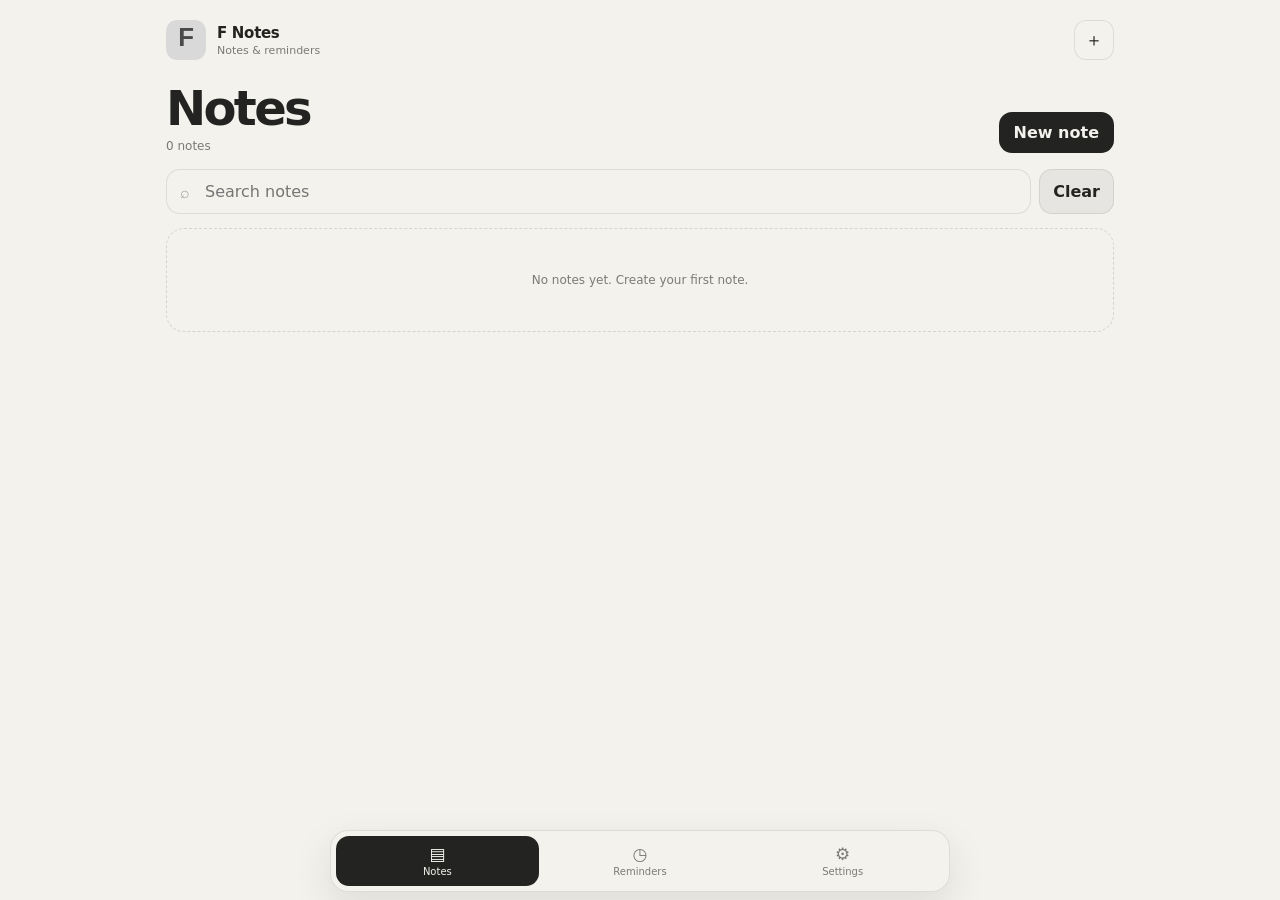
==== commit bb474f1f: "Hide Private space behind secret F logo long press" ====
--- a/secret-links/index.html
+++ b/secret-links/index.html
@@ -36,7 +36,7 @@
 button,input,textarea,select{-webkit-tap-highlight-color:transparent}
 .app{max-width:980px;margin:0 auto;padding:20px 16px 32px}
 .topbar{display:flex;align-items:center;justify-content:space-between;gap:16px;margin-bottom:24px}
-.brand{display:flex;align-items:center;gap:11px}
+.brand{display:flex;align-items:center;gap:11px;user-select:none;-webkit-user-select:none}
 .brand img{width:40px;height:40px;border-radius:11px;display:block}
 .brand-copy strong{display:block;font-size:15px;letter-spacing:-.02em}
 .brand-copy span{display:block;font-size:11px;color:var(--ink-58);margin-top:2px}
@@ -112,7 +112,7 @@
 .private-card .actions{display:flex;gap:6px;margin-top:11px}
 .private-card .actions button{border:1px solid var(--ink-10);background:var(--ink-06);border-radius:9px;padding:7px 9px;font-size:10px}
 .private-note{font-size:10px;color:var(--ink-58);line-height:1.5;margin-top:12px}
-.nav{position:fixed;left:50%;transform:translateX(-50%);bottom:calc(8px + env(safe-area-inset-bottom));width:min(calc(100% - 20px),620px);height:62px;background:rgba(244,242,237,.96);backdrop-filter:blur(16px);border:1px solid var(--ink-10);border-radius:18px;box-shadow:0 14px 38px rgba(35,36,33,.10);display:grid;grid-template-columns:repeat(4,1fr);padding:5px;z-index:50}
+.nav{position:fixed;left:50%;transform:translateX(-50%);bottom:calc(8px + env(safe-area-inset-bottom));width:min(calc(100% - 20px),620px);height:62px;background:rgba(244,242,237,.96);backdrop-filter:blur(16px);border:1px solid var(--ink-10);border-radius:18px;box-shadow:0 14px 38px rgba(35,36,33,.10);display:grid;grid-template-columns:repeat(3,1fr);padding:5px;z-index:50}
 .nav button{border:0;background:transparent;border-radius:13px;font-size:10px;color:var(--ink-58);display:flex;flex-direction:column;align-items:center;justify-content:center;gap:3px}
 .nav button span:first-child{font-size:17px;line-height:1}
 .nav button.active{background:var(--ink);color:var(--paper)}
@@ -156,9 +156,9 @@
 <body>
 <div class="app">
   <header class="topbar">
-    <div class="brand">
+    <div class="brand" id="secretTrigger">
       <img src="./logo.svg" alt="F">
-      <div class="brand-copy"><strong>F Notes</strong><span>Notes, reminders & private space</span></div>
+      <div class="brand-copy"><strong>F Notes</strong><span>Notes & reminders</span></div>
     </div>
     <div class="top-actions">
       <button class="icon-btn" id="quickAddNote" title="New note">＋</button>
@@ -191,7 +191,10 @@
   <section class="page" data-page="private">
     <div class="page-head">
       <div><h1>Private</h1><p>Encrypted notes and links.</p></div>
-      <button class="secondary-btn hidden" id="lockPrivate">Lock</button>
+      <div class="actions-row" style="margin-top:0">
+        <button class="secondary-btn" id="privateBack">Back</button>
+        <button class="secondary-btn hidden" id="lockPrivate">Lock</button>
+      </div>
     </div>
 
     <div class="private-lock" id="privateLockView">
@@ -281,7 +284,6 @@
 <nav class="nav">
   <button class="active" data-nav="notes"><span>▤</span><span>Notes</span></button>
   <button data-nav="reminders"><span>◷</span><span>Reminders</span></button>
-  <button data-nav="private"><span>⌾</span><span>Private</span></button>
   <button data-nav="settings"><span>⚙</span><span>Settings</span></button>
 </nav>
 
@@ -358,6 +360,7 @@
 let privateEditId=null;
 let vaultKey=null;
 let vaultData={notes:[],links:[]};
+let secretPressTimer=null;
 
 function toast(msg){
   const el=$('toast');el.textContent=msg;el.classList.add('show');
@@ -387,7 +390,9 @@
   $('notificationsSetting').checked=s.notifications;
   $('notesGrid').classList.toggle('list',s.layout==='list');
 }
+let secretEntryAllowed=false;
 function navigate(page){
+  if(page==='private'&&!secretEntryAllowed)return;
   currentPage=page;
   document.querySelectorAll('.page').forEach(x=>x.classList.toggle('active',x.dataset.page===page));
   document.querySelectorAll('[data-nav]').forEach(x=>x.classList.toggle('active',x.dataset.nav===page));
@@ -396,6 +401,19 @@
   if(page==='settings')applySettings();
 }
 document.querySelectorAll('[data-nav]').forEach(b=>b.onclick=()=>navigate(b.dataset.nav));
+
+/* Secret entry: press and hold the F logo for about 1.2 seconds. */
+$('secretTrigger').addEventListener('pointerdown',()=>{
+  secretPressTimer=setTimeout(()=>{
+    secretEntryAllowed=true;
+    navigate('private');
+    secretEntryAllowed=false;
+    refreshPrivateEntry();
+  },1200);
+});
+['pointerup','pointerleave','pointercancel'].forEach(evt=>{
+  $('secretTrigger').addEventListener(evt,()=>clearTimeout(secretPressTimer));
+});
 
 /* IndexedDB notes */
 const DB_NAME='FNotesDB',STORE='notes';
@@ -632,6 +650,7 @@
   }catch{toast('Incorrect password')}
 };
 $('lockPrivate').onclick=()=>{vaultKey=null;vaultData={notes:[],links:[]};refreshPrivateEntry()};
+$('privateBack').onclick=()=>{vaultKey=null;vaultData={notes:[],links:[]};navigate('notes')};
 document.addEventListener('visibilitychange',()=>{if(document.hidden&&vaultKey){vaultKey=null;vaultData={notes:[],links:[]};refreshPrivateEntry()}});
 
 document.querySelectorAll('[data-private-type]').forEach(b=>b.onclick=()=>{
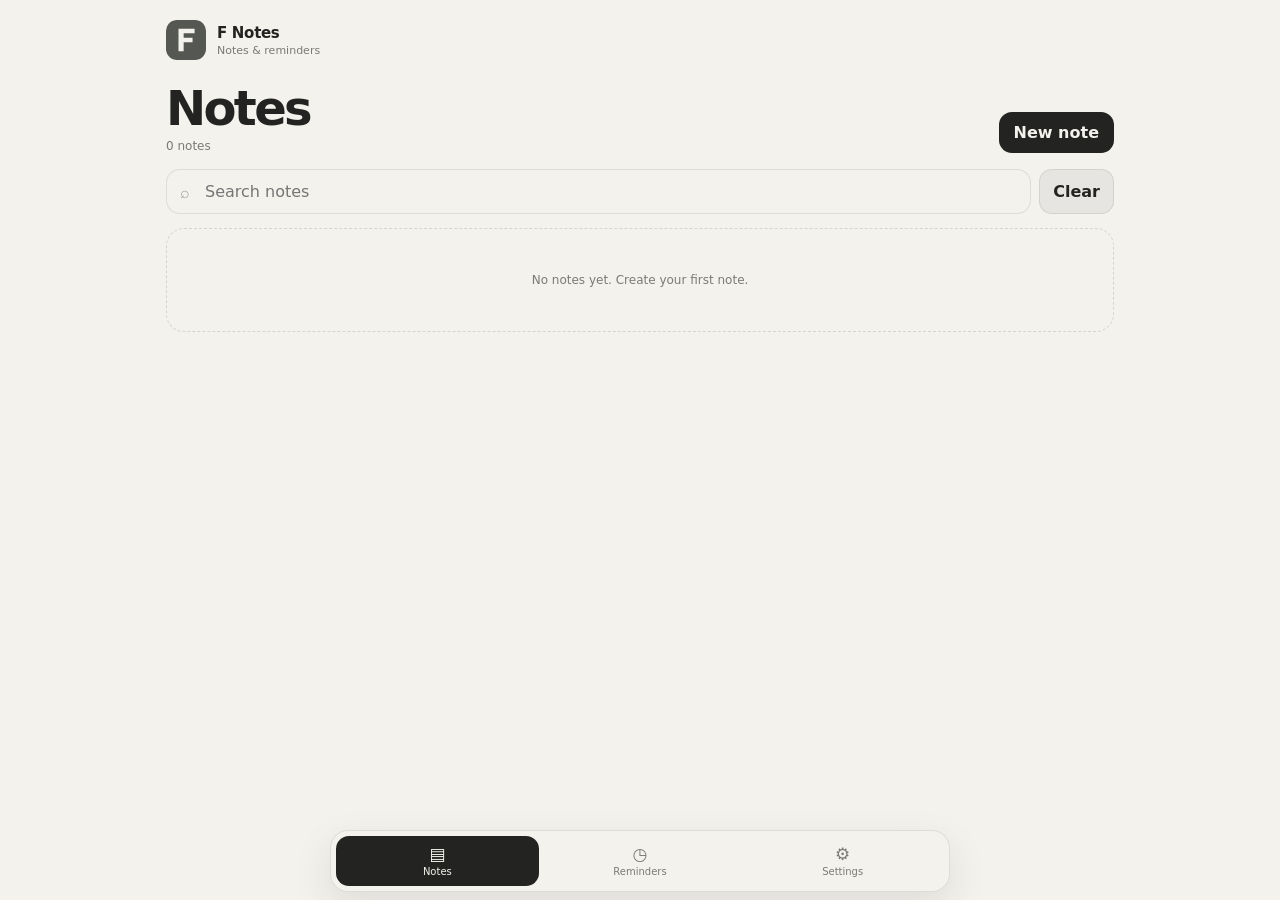
==== commit 8afb63a7: "Move secret access to charcoal swatch and remove header plus" ====
--- a/secret-links/index.html
+++ b/secret-links/index.html
@@ -4,6 +4,9 @@
 <meta charset="utf-8">
 <meta name="viewport" content="width=device-width,initial-scale=1,viewport-fit=cover">
 <meta name="theme-color" content="#F4F2ED">
+<meta http-equiv="Cache-Control" content="no-cache, no-store, must-revalidate">
+<meta http-equiv="Pragma" content="no-cache">
+<meta http-equiv="Expires" content="0">
 <meta name="apple-mobile-web-app-capable" content="yes">
 <meta name="apple-mobile-web-app-status-bar-style" content="default">
 <meta name="apple-mobile-web-app-title" content="F Notes">
@@ -156,13 +159,11 @@
 <body>
 <div class="app">
   <header class="topbar">
-    <div class="brand" id="secretTrigger">
+    <div class="brand">
       <img src="./logo.svg" alt="F">
       <div class="brand-copy"><strong>F Notes</strong><span>Notes & reminders</span></div>
     </div>
-    <div class="top-actions">
-      <button class="icon-btn" id="quickAddNote" title="New note">＋</button>
-    </div>
+    <div class="top-actions"></div>
   </header>
 
   <section class="page active" data-page="notes">
@@ -266,7 +267,7 @@
       </div>
       <div class="palette">
         <div class="swatch" style="background:#F4F2ED"></div>
-        <div class="swatch" style="background:#232421"></div>
+        <button class="swatch" id="secretPaletteTrigger" aria-label="Charcoal color" style="background:#232421;padding:0"></button>
         <div class="swatch" style="background:#7C8570"></div>
       </div>
     </div>
@@ -348,6 +349,22 @@
 
 <script>
 const $=id=>document.getElementById(id);
+
+/* F Notes self-cleanup: remove stale copies of this mini-app left by older service-worker versions. */
+(async()=>{
+  try{
+    if('caches' in window){
+      const names=await caches.keys();
+      for(const name of names){
+        const cache=await caches.open(name);
+        const reqs=await cache.keys();
+        for(const req of reqs){
+          if(new URL(req.url).pathname.includes('/secret-links/')) await cache.delete(req);
+        }
+      }
+    }
+  }catch{}
+})();
 const SETTINGS_KEY='fnotes_settings_v2';
 const VAULT_KEY='fnotes_private_v2';
 const OLD_NOTES_KEY='fnotes_v1';
@@ -360,7 +377,6 @@
 let privateEditId=null;
 let vaultKey=null;
 let vaultData={notes:[],links:[]};
-let secretPressTimer=null;
 
 function toast(msg){
   const el=$('toast');el.textContent=msg;el.classList.add('show');
@@ -402,17 +418,12 @@
 }
 document.querySelectorAll('[data-nav]').forEach(b=>b.onclick=()=>navigate(b.dataset.nav));
 
-/* Secret entry: press and hold the F logo for about 1.2 seconds. */
-$('secretTrigger').addEventListener('pointerdown',()=>{
-  secretPressTimer=setTimeout(()=>{
-    secretEntryAllowed=true;
-    navigate('private');
-    secretEntryAllowed=false;
-    refreshPrivateEntry();
-  },1200);
-});
-['pointerup','pointerleave','pointercancel'].forEach(evt=>{
-  $('secretTrigger').addEventListener(evt,()=>clearTimeout(secretPressTimer));
+/* Secret entry: tap the charcoal swatch inside Settings. */
+$('secretPaletteTrigger').addEventListener('click',()=>{
+  secretEntryAllowed=true;
+  navigate('private');
+  secretEntryAllowed=false;
+  refreshPrivateEntry();
 });
 
 /* IndexedDB notes */
@@ -526,7 +537,7 @@
   if(!editNoteId||!confirm('Delete this note?'))return;
   await dbDelete(editNoteId);closeModal('noteModal');await renderNotes();renderReminders();toast('Note deleted');
 }
-$('newNoteBtn').onclick=()=>openNoteEditor();$('quickAddNote').onclick=()=>openNoteEditor();$('saveNote').onclick=saveNote;$('deleteNote').onclick=deleteCurrentNote;
+$('newNoteBtn').onclick=()=>openNoteEditor();$('saveNote').onclick=saveNote;$('deleteNote').onclick=deleteCurrentNote;
 $('noteSearch').oninput=renderNotes;$('clearSearch').onclick=()=>{$('noteSearch').value='';renderNotes()};
 $('pickPhotos').onclick=()=>$('photoInput').click();
 $('photoInput').onchange=async e=>{
